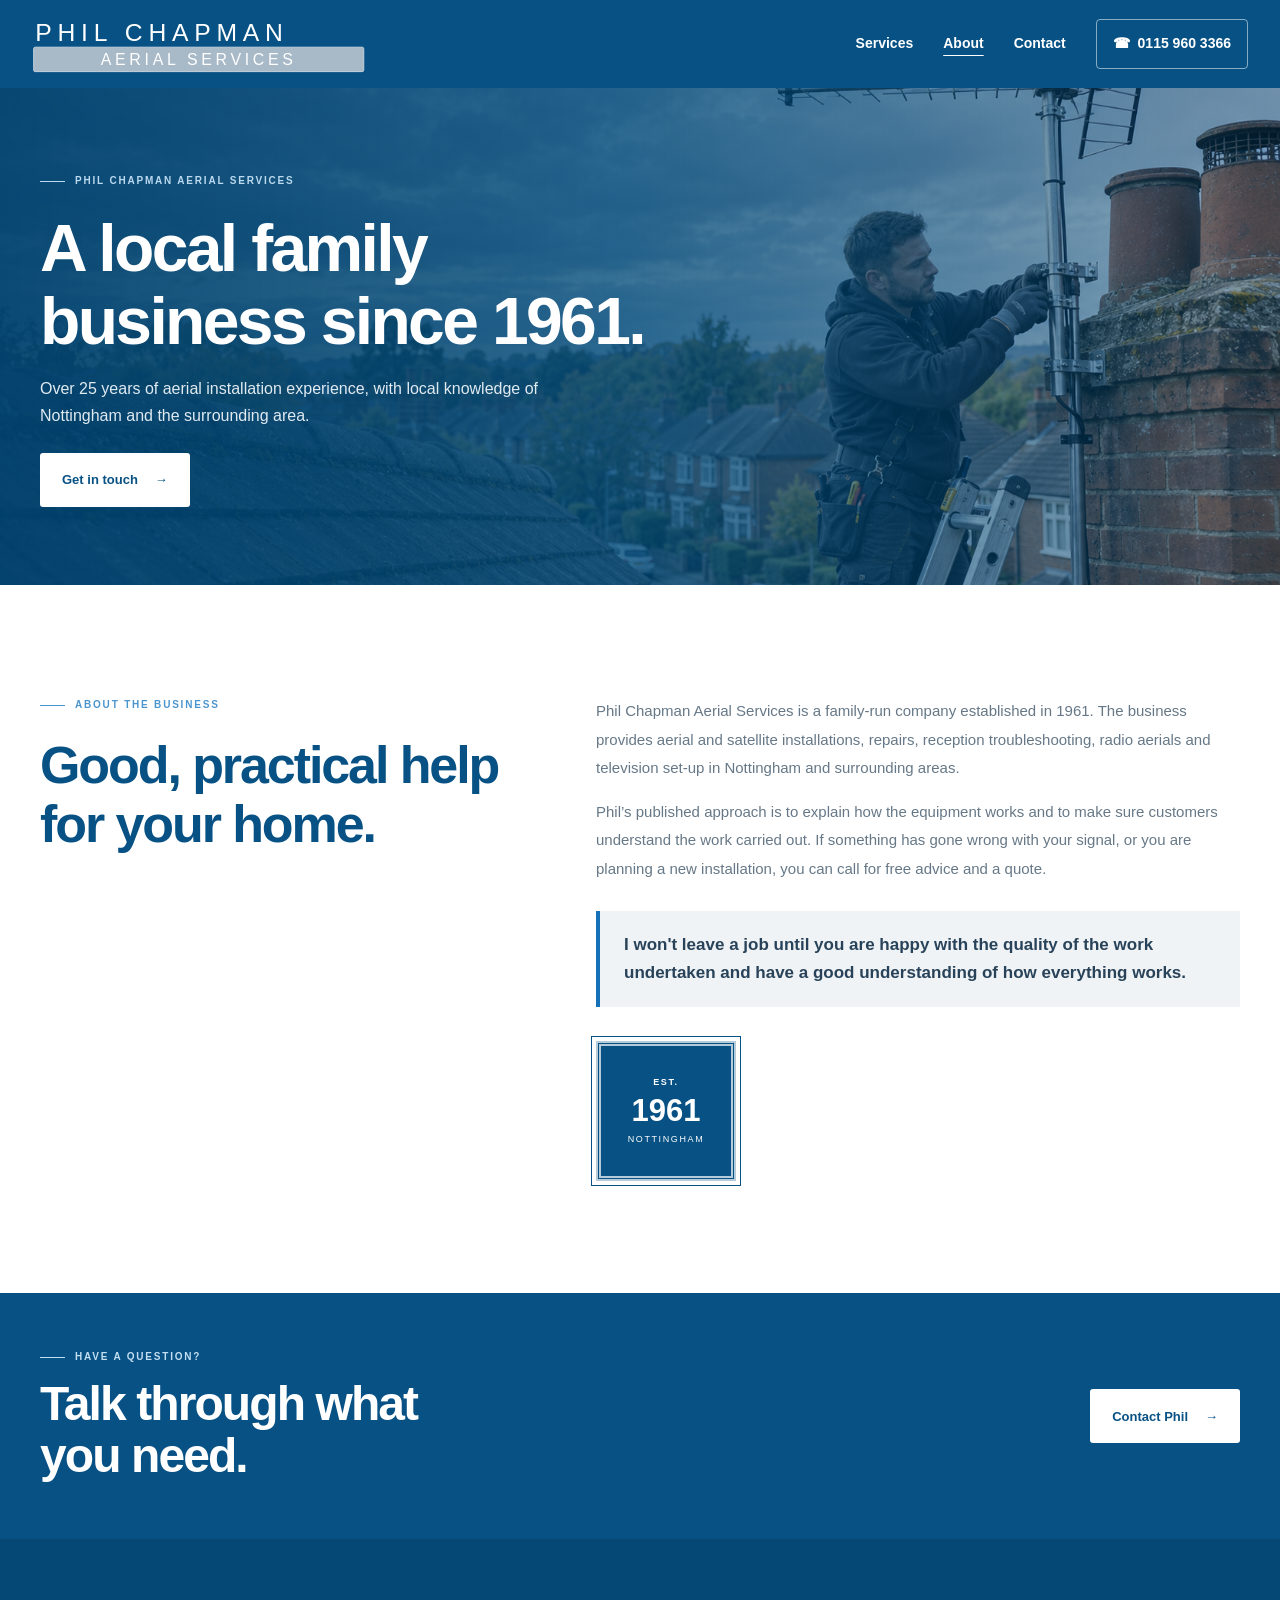
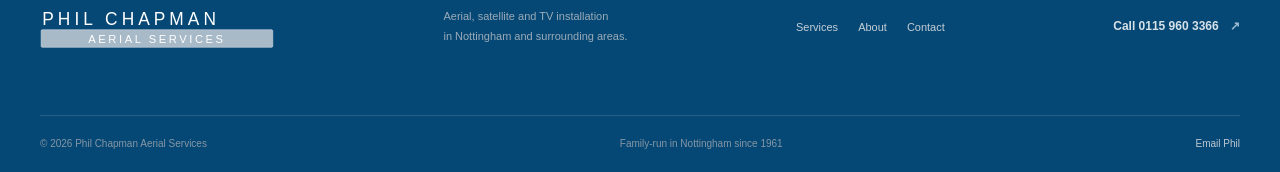
==== about.html @ 42c2e124 "Add files via upload" ====
<!doctype html><html lang="en-GB"><head><meta charset="utf-8"><meta name="viewport" content="width=device-width, initial-scale=1"><meta name="description" content="Learn about Phil Chapman Aerial Services, a family-run aerial installation business established in Nottingham in 1961."><title>About Phil Chapman Aerial Services | Nottingham</title><link rel="stylesheet" href="style.css"><script src="script.js" defer></script></head><body><a class="skip-link" href="#main">Skip to content</a>
<header class="site-header"><div class="nav-wrap"><a class="brand" href="index.html" aria-label="Phil Chapman Aerial Services home"><img class="brand-logo-img" src="phil-chapman-aerial-services-logo.svg" alt="Phil Chapman Aerial Services"></a><button class="menu-toggle" type="button" aria-expanded="false" aria-controls="primary-nav" aria-label="Open navigation"><span></span><span></span></button><nav id="primary-nav" class="primary-nav" aria-label="Main navigation"><a href="services.html">Services</a><a href="about.html" aria-current="page">About</a><a href="contact.html">Contact</a><a class="nav-phone" href="tel:+441159603366">☎ &nbsp;0115 960 3366</a></nav></div></header>
<main id="main"><section class="inner-hero"><div class="page-width"><p class="eyebrow light"><span></span> PHIL CHAPMAN AERIAL SERVICES</p><h1>A local family<br>business since 1961.</h1><p>Over 25 years of aerial installation experience, with local knowledge of Nottingham and the surrounding area.</p><a class="button button-primary" href="contact.html">Get in touch <b>→</b></a></div></section><section class="section-pad"><div class="page-width about-page-grid"><div><p class="eyebrow"><span></span> ABOUT THE BUSINESS</p><h2>Good, practical help<br>for your home.</h2></div><div class="about-page-copy"><p>Phil Chapman Aerial Services is a family-run company established in 1961. The business provides aerial and satellite installations, repairs, reception troubleshooting, radio aerials and television set-up in Nottingham and surrounding areas.</p><p>Phil’s published approach is to explain how the equipment works and to make sure customers understand the work carried out. If something has gone wrong with your signal, or you are planning a new installation, you can call for free advice and a quote.</p><blockquote class="company-quote">I won't leave a job until you are happy with the quality of the work undertaken and have a good understanding of how everything works.</blockquote><div class="heritage-stamp"><strong>EST.</strong><b>1961</b><span>NOTTINGHAM</span></div></div></div></section><section class="callout-band"><div class="page-width callout-inner"><div><p class="eyebrow light"><span></span> HAVE A QUESTION?</p><h2>Talk through what<br>you need.</h2></div><a class="button button-primary" href="contact.html">Contact Phil <span>→</span></a></div></section></main>
<footer class="site-footer"><div class="page-width footer-main"><a class="brand footer-brand" href="index.html"><img class="brand-logo-img" src="phil-chapman-aerial-services-logo.svg" alt="Phil Chapman Aerial Services"></a><p>Aerial, satellite and TV installation<br>in Nottingham and surrounding areas.</p><div class="footer-links"><a href="services.html">Services</a><a href="about.html">About</a><a href="contact.html">Contact</a></div><a class="footer-call" href="tel:+441159603366">Call 0115 960 3366 <span>↗</span></a></div><div class="page-width footer-bottom"><span>© <span id="year"></span> Phil Chapman Aerial Services</span><span>Family-run in Nottingham since 1961</span><a href="mailto:philchapman321@gmail.com">Email Phil</a></div></footer></body></html>
---- style.css ----
:root{--navy:#101f34;--blue:#4778a5;--ink:#27384b;--muted:#6b7b8b;--line:#dfe5e9;--paper:#f7f8fa;--serif:'Manrope',sans-serif;--sans:'DM Sans',sans-serif;--max:1200px}*{box-sizing:border-box}html{scroll-behavior:smooth;scroll-padding-top:90px}body{margin:0;background:#fff;color:var(--ink);font:16px/1.65 var(--sans);-webkit-font-smoothing:antialiased}a{color:inherit;text-decoration:none}button,input,textarea,select{font:inherit}.page-width{width:min(var(--max),calc(100% - 64px));margin-inline:auto}.skip-link{position:absolute;top:-60px;left:16px;background:#fff;padding:10px 16px;z-index:50}.skip-link:focus{top:12px}.site-header{height:88px;background:rgba(255,255,255,.96);position:sticky;top:0;z-index:20;border-bottom:1px solid rgba(20,42,65,.07);backdrop-filter:blur(12px)}.nav-wrap{width:min(1320px,calc(100% - 64px));height:100%;margin:auto;display:flex;justify-content:space-between;align-items:center}.brand{display:inline-flex;align-items:center;gap:12px;color:var(--navy)}.brand-mark{width:44px;height:44px;background:var(--navy);border-radius:50%;display:grid;place-items:center;color:#fff;font-size:27px}.brand strong,.brand small{display:block;line-height:1.3}.brand strong{font:800 13px var(--serif);letter-spacing:.09em}.brand small{font-size:9px;font-weight:700;letter-spacing:.13em;color:#728194;margin-top:4px}.primary-nav{display:flex;align-items:center;gap:40px;font-size:14px;font-weight:600;color:#3e4e60}.primary-nav>a:not(.nav-phone):hover{color:var(--blue)}.nav-phone{display:flex;align-items:center;gap:9px;color:var(--navy);font-weight:700;padding:12px 16px;border:1px solid var(--line);border-radius:4px;transition:.2s}.nav-phone:hover{background:var(--navy);color:#fff}.menu-toggle{display:none}
.hero{height:650px;min-height:580px;position:relative;background:#162a40;overflow:hidden;color:white}.hero-bg{position:absolute;inset:0;background-image:url('https://images.unsplash.com/photo-1600585154340-be6161a56a0c?auto=format&fit=crop&w=2200&q=85');background-position:center 48%;background-size:cover;animation:heroReveal 1s ease-out both}.hero-shade{position:absolute;inset:0;background:linear-gradient(90deg,rgba(10,25,42,.91),rgba(10,25,42,.75) 39%,rgba(10,25,42,.16) 78%),linear-gradient(0deg,rgba(10,25,42,.45),transparent 35%)}.hero-content{position:relative;padding-top:118px;animation:fadeUp .7s .1s both}.eyebrow{font-size:10px;font-weight:700;letter-spacing:.18em;color:var(--blue);display:flex;align-items:center;gap:10px;margin:0 0 22px}.eyebrow span{width:25px;height:1px;background:currentColor}.eyebrow.light{color:#9fbad0}.hero h1,.section-heading h2,.about-copy h2,.process-heading h2,.contact-copy h2{font:700 clamp(44px,6vw,76px)/1.09 var(--serif);letter-spacing:-.055em;margin:0;color:var(--navy)}.hero h1{color:#fff;font-size:clamp(54px,7vw,86px)}.hero h1 em{font-weight:500;color:#c5d9e9;font-style:normal}.hero-copy{max-width:490px;margin:24px 0 31px;color:#e2e7ed;font-size:17px;line-height:1.7}.hero-actions{display:flex;gap:12px}.button{min-height:54px;padding:0 21px;display:inline-flex;align-items:center;justify-content:center;gap:17px;border:1px solid transparent;border-radius:3px;font-size:13px;font-weight:700;transition:transform .2s,background .2s,color .2s}.button:hover{transform:translateY(-2px)}.button-primary{background:#fff;color:var(--navy)}.button-primary:hover{background:#dceaf4}.button-glass{border-color:rgba(255,255,255,.55);color:#fff;background:rgba(255,255,255,.05)}.button-glass:hover{background:#fff;color:var(--navy)}.hero-note{display:flex;align-items:center;gap:12px;margin-top:48px;color:#fff}.note-icon{width:31px;height:31px;border:1px solid rgba(255,255,255,.4);border-radius:50%;display:grid;place-items:center;color:#c8dbea}.hero-note strong,.hero-note small{display:block}.hero-note strong{font-size:12px}.hero-note small{font-size:11px;color:#c4ccd4;margin-top:2px}.hero-caption{position:absolute;bottom:24px;left:max(32px,calc((100% - var(--max))/2));right:max(32px,calc((100% - var(--max))/2));display:flex;justify-content:space-between;color:rgba(255,255,255,.72);font-size:9px;letter-spacing:.18em}
.trust-strip{background:#f3f6f8;border-bottom:1px solid #e7ebee}.trust-inner{min-height:123px;display:flex;align-items:center;justify-content:space-between}.trust-item{display:flex;align-items:center;gap:14px;color:#667789;font-size:12px;line-height:1.45}.trust-number{font:700 34px var(--serif);color:var(--navy);letter-spacing:-.05em}.trust-number span{font-size:21px;color:var(--blue)}.trust-icon{font:30px var(--serif);color:var(--blue)}.trust-inner i{height:39px;width:1px;background:#d7dfe4}.section-pad{padding:112px 0}.section-heading{display:flex;justify-content:space-between;align-items:end;margin-bottom:49px}.section-heading h2,.about-copy h2,.process-heading h2,.contact-copy h2{font-size:clamp(38px,4.4vw,55px)}.heading-aside{width:340px;padding-bottom:5px}.heading-aside p{margin:0 0 16px;font-size:14px;color:var(--muted)}.text-link{font-size:12px;font-weight:700;color:var(--navy);border-bottom:1px solid #a9bac8;padding-bottom:6px}.text-link span{color:var(--blue);margin-left:10px;font-size:16px;transition:margin .2s}.text-link:hover span{margin-left:16px}.service-grid{display:grid;grid-template-columns:repeat(3,1fr);gap:21px}.service-card{border:1px solid #e7ebee;background:#fff;transition:transform .25s,box-shadow .25s}.service-card:hover{transform:translateY(-5px);box-shadow:0 15px 35px rgba(17,43,67,.1)}.service-image{height:193px;background-size:cover;background-position:center;position:relative}.service-image:after{content:"";position:absolute;inset:0;background:linear-gradient(0deg,rgba(14,32,52,.16),transparent 50%)}.image-aerial{background-image:url('https://images.unsplash.com/photo-1600607687939-ce8a6c25118c?auto=format&fit=crop&w=900&q=80')}.image-satellite{background-image:url('https://images.unsplash.com/photo-1600607687920-4e2a09cf159d?auto=format&fit=crop&w=900&q=80')}.image-repair{background-image:url('https://images.unsplash.com/photo-1600566753086-00f18fb6b3ea?auto=format&fit=crop&w=900&q=80')}.image-radio{background-image:url('https://images.unsplash.com/photo-1519608487953-e999c86e7455?auto=format&fit=crop&w=900&q=80')}.image-dab{background-image:url('https://images.unsplash.com/photo-1600607687920-4e2a09cf159d?auto=format&fit=crop&w=900&q=80&sat=-35')}.image-tv{background-image:url('https://images.unsplash.com/photo-1593359677879-a4bb92f829d1?auto=format&fit=crop&w=900&q=80')}.service-card-content{padding:23px}.service-index{font-size:9px;font-weight:700;letter-spacing:.17em;color:#8a9bab}.service-card h3{font:700 19px var(--serif);color:var(--navy);margin:12px 0 8px}.service-card p{font-size:13px;line-height:1.65;color:var(--muted);margin:0;min-height:64px}.service-card-content>a{display:flex;justify-content:space-between;align-items:center;border-top:1px solid #e7ebee;padding-top:13px;margin-top:15px;font-size:11px;font-weight:700;color:var(--navy)}.service-card-content>a span{font-size:17px;color:var(--blue)}
.about{background:#f5f7f8}.about-grid{display:grid;grid-template-columns:1fr 1fr;gap:100px;align-items:center}.about-photo{position:relative;padding:0 32px 35px 0}.about-photo-main{height:540px;background-image:url('https://images.unsplash.com/photo-1600607687920-4e2a09cf159d?auto=format&fit=crop&w=1200&q=85');background-position:center;background-size:cover;position:relative;z-index:1}.about-photo:before{position:absolute;content:"";left:20px;top:20px;width:100%;height:100%;border:1px solid #c9d4dc;z-index:0}.since-badge{position:absolute;right:0;bottom:80px;z-index:2;width:130px;height:130px;background:var(--navy);color:#fff;display:flex;flex-direction:column;justify-content:center;align-items:center}.since-badge strong{font:700 31px var(--serif)}.since-badge span{font-size:10px;line-height:1.4;text-align:center;color:#c8d5df}.photo-caption{position:absolute;bottom:0;left:0;font-size:9px;letter-spacing:.14em;color:#8392a0}.about-copy .eyebrow{margin-bottom:20px}.about-copy h2{margin-bottom:22px}.about-copy>p:not(.eyebrow){font-size:14px;color:var(--muted);line-height:1.85;margin:0 0 15px}.about-points{margin:29px 0 28px;border-top:1px solid #dce3e7}.about-points>div{display:flex;align-items:center;gap:18px;padding:14px 0;border-bottom:1px solid #dce3e7}.about-points>div>span{font:600 12px var(--serif);color:#8da1b1}.about-points p{margin:0}.about-points strong,.about-points small{display:block}.about-points strong{font:700 13px var(--serif);color:var(--navy)}.about-points small{font-size:11px;color:var(--muted);margin-top:2px}
.process{background:var(--navy);color:#fff}.process-heading{max-width:460px}.process-heading .eyebrow{margin-bottom:19px}.process-heading h2{color:white}.process-heading>p:last-child{font-size:14px;color:#b5c2cd;max-width:380px;margin:19px 0 0}.steps{display:grid;grid-template-columns:repeat(3,1fr);gap:45px;margin-top:68px}.step-no{font:500 14px var(--serif);color:#a8c3d8}.step-line{height:1px;background:rgba(255,255,255,.2);margin:15px 0 21px;position:relative}.step-line:before{content:"";position:absolute;left:0;top:-2px;width:5px;height:5px;border-radius:50%;background:#9dbcd4}.steps h3{font:700 17px var(--serif);margin:0 0 8px;color:#fff}.steps p{font-size:12px;color:#adbac6;line-height:1.75;margin:0;max-width:270px}.button-outline{margin-top:45px;border-color:rgba(255,255,255,.45);color:#fff}.button-outline:hover{background:#fff;color:var(--navy)}
.contact{background:#f5f7f8}.contact-grid{display:grid;grid-template-columns:.94fr 1fr;gap:105px;align-items:center}.contact-copy h2{margin-bottom:22px}.contact-copy>p:not(.eyebrow){max-width:460px;font-size:14px;color:var(--muted);line-height:1.8}.contact-lines{margin-top:31px;display:flex;flex-direction:column;gap:17px}.contact-lines>a{display:flex;align-items:center;gap:14px}.contact-icon{width:40px;height:40px;display:grid;place-items:center;border:1px solid #cbd6de;border-radius:50%;color:var(--blue);font-size:16px}.contact-lines small,.contact-lines strong{display:block}.contact-lines small{font-size:9px;font-weight:700;letter-spacing:.15em;color:#8b9aa8}.contact-lines strong{font:700 15px var(--serif);color:var(--navy);margin-top:2px}.contact-lines>a:hover strong{color:var(--blue)}.contact-copy .response-note{margin-top:24px;font-size:11px!important;color:#82909c!important}.enquiry-card{background:#fff;padding:36px 39px;box-shadow:0 12px 44px rgba(26,49,71,.07);border:1px solid #e7ebee}.form-header{display:flex;justify-content:space-between;align-items:center}.form-kicker{font-size:9px;letter-spacing:.16em;font-weight:700;color:var(--blue)}.form-symbol{width:32px;height:32px;display:grid;place-items:center;border:1px solid #d8e0e5;border-radius:50%;color:var(--blue)}.enquiry-card h3{font:700 22px var(--serif);color:var(--navy);margin:17px 0 3px}.enquiry-card>p{font-size:12px;color:var(--muted);margin:0 0 22px}.enquiry-card form{display:grid}.enquiry-card label{font-size:10px;font-weight:700;color:#526274;margin:12px 0 6px}.enquiry-card input,.enquiry-card textarea,.enquiry-card select{width:100%;border:1px solid #dce3e8;border-radius:2px;padding:11px 12px;background:#fff;color:var(--ink);font-size:12px;outline:0;transition:border .2s,box-shadow .2s}.enquiry-card input:focus,.enquiry-card textarea:focus,.enquiry-card select:focus{border-color:#5c86a8;box-shadow:0 0 0 3px rgba(71,120,165,.12)}.enquiry-card textarea{resize:vertical}.form-submit{justify-content:space-between;margin-top:17px;background:var(--navy);color:#fff;cursor:pointer}.form-submit:hover{background:#264966}.form-disclaimer{font-size:10px;color:#8896a3;margin:10px 0 0}.form-status{font-size:11px;color:#356b45;margin:8px 0 0;min-height:16px}.site-footer{background:#0d1b2c;color:#d6e0e7}.footer-main{min-height:176px;display:flex;align-items:center;justify-content:space-between;gap:30px}.footer-brand{color:#fff}.footer-brand .brand-mark{background:#213d57}.footer-brand small{color:#9baebe}.footer-main>p{font-size:11px;color:#9babb8;line-height:1.8}.footer-links{display:flex;gap:20px;font-size:11px;color:#c4cfd7}.footer-links a:hover,.footer-bottom a:hover{color:white}.footer-call{font-size:12px;font-weight:700}.footer-call span{color:#9dbcd4;margin-left:8px}.footer-bottom{min-height:57px;border-top:1px solid rgba(255,255,255,.13);display:flex;align-items:center;justify-content:space-between;color:#8596a5;font-size:10px}.footer-bottom a{color:#bdc9d2}.mobile-call{display:none}.menu-toggle:focus-visible,a:focus-visible,button:focus-visible{outline:3px solid #7da6c5;outline-offset:3px}@keyframes fadeUp{from{opacity:0;transform:translateY(16px)}to{opacity:1;transform:translateY(0)}}@keyframes heroReveal{from{transform:scale(1.05);opacity:.75}to{transform:scale(1);opacity:1}}
@media(max-width:950px){.page-width{width:min(100% - 48px,var(--max))}.nav-wrap{width:calc(100% - 48px)}.primary-nav{gap:24px}.hero{height:610px}.hero-content{padding-top:105px}.about-grid{gap:55px}.about-photo-main{height:480px}.contact-grid{gap:55px}.trust-item{font-size:10px;gap:9px}.service-image{height:165px}.service-card-content{padding:19px}.footer-main{gap:15px}.footer-links{gap:13px}}
@media(max-width:700px){html{scroll-padding-top:72px}.site-header{height:72px}.nav-wrap{width:calc(100% - 38px)}.brand-mark{width:39px;height:39px}.brand strong{font-size:12px}.brand small{font-size:8px}.menu-toggle{display:flex;width:42px;height:42px;flex-direction:column;justify-content:center;align-items:center;gap:6px;background:transparent;border:1px solid var(--line);border-radius:3px;cursor:pointer}.menu-toggle span{width:17px;height:1px;background:var(--navy);transition:transform .2s}.menu-toggle[aria-expanded=true] span:first-child{transform:translateY(3.5px) rotate(45deg)}.menu-toggle[aria-expanded=true] span:last-child{transform:translateY(-3.5px) rotate(-45deg)}.primary-nav{position:absolute;top:72px;left:0;right:0;background:#fff;padding:0 23px;display:flex;flex-direction:column;align-items:stretch;gap:0;max-height:0;overflow:hidden;transition:max-height .25s,padding .25s;box-shadow:0 12px 15px rgba(16,31,52,.08)}.primary-nav.is-open{max-height:310px;padding-top:12px;padding-bottom:18px;border-top:1px solid #edf0f2}.primary-nav>a:not(.nav-phone){padding:12px 0;border-bottom:1px solid #eef1f3}.nav-phone{margin-top:13px;justify-content:center}.hero{min-height:650px;height:calc(100svh - 72px);max-height:780px}.hero-bg{background-position:57% center}.hero-shade{background:linear-gradient(90deg,rgba(10,25,42,.86),rgba(10,25,42,.43)),linear-gradient(0deg,rgba(10,25,42,.52),transparent 50%)}.page-width{width:calc(100% - 42px)}.hero-content{padding-top:94px}.eyebrow{font-size:9px;letter-spacing:.15em}.hero h1{font-size:clamp(53px,14vw,72px)}.hero-copy{font-size:15px;max-width:390px;margin-top:20px}.hero-actions{flex-direction:column;align-items:flex-start;gap:10px}.button{min-height:51px}.hero-note{margin-top:35px}.hero-caption{left:21px;right:21px;bottom:18px;font-size:8px}.trust-inner{min-height:0;padding-block:23px;display:grid;grid-template-columns:1fr 1fr;gap:20px 14px}.trust-inner i{display:none}.trust-item{font-size:10px}.trust-number{font-size:28px}.trust-icon{font-size:26px}.section-pad{padding:76px 0}.section-heading{display:block;margin-bottom:34px}.section-heading h2,.about-copy h2,.process-heading h2,.contact-copy h2{font-size:clamp(38px,10vw,49px)}.heading-aside{width:auto;margin-top:17px}.heading-aside p{font-size:13px}.service-grid{grid-template-columns:1fr 1fr;gap:12px}.service-image{height:140px}.service-card-content{padding:15px}.service-index{font-size:8px}.service-card h3{font-size:16px;margin:9px 0 6px}.service-card p{font-size:11px;line-height:1.55;min-height:84px}.service-card-content>a{margin-top:12px;padding-top:10px;font-size:10px}.about-grid{grid-template-columns:1fr;gap:50px}.about-photo{margin:0 10px 0 0;padding-right:22px;padding-bottom:30px}.about-photo-main{height:350px}.about-photo:before{left:12px;top:12px}.since-badge{width:102px;height:102px;bottom:62px}.since-badge strong{font-size:25px}.photo-caption{font-size:8px}.about-copy .eyebrow{margin-bottom:15px}.about-points{margin-top:23px}.steps{grid-template-columns:1fr;gap:28px;margin-top:42px}.steps article{display:grid;grid-template-columns:28px 1fr;column-gap:14px}.step-no{grid-row:span 3;padding-top:1px}.step-line{grid-column:2;margin:8px 0 14px}.steps h3,.steps p{grid-column:2}.steps p{max-width:none}.button-outline{margin-top:36px}.contact-grid{grid-template-columns:1fr;gap:38px}.contact-copy>p:not(.eyebrow){font-size:13px}.contact-lines{margin-top:24px}.enquiry-card{padding:25px 22px}.footer-main{padding:32px 0;display:grid;grid-template-columns:1fr 1fr;gap:20px}.footer-main>p{margin:0;font-size:10px}.footer-links{display:flex;flex-wrap:wrap;font-size:10px}.footer-call{justify-self:end;font-size:10px}.footer-bottom{padding:15px 0;min-height:auto;display:grid;grid-template-columns:1fr 1fr;gap:7px;font-size:9px}.footer-bottom span:nth-child(2){text-align:right}.footer-bottom a{grid-column:span 2}.mobile-call{position:fixed;z-index:19;bottom:0;left:0;right:0;background:#fff;border-top:1px solid #dce3e8;box-shadow:0 -5px 18px rgba(16,31,52,.08);display:flex;align-items:center;justify-content:space-between;padding:10px 21px calc(10px + env(safe-area-inset-bottom));color:var(--navy)}.mobile-call span{font-size:11px;color:var(--muted)}.mobile-call strong{font-size:13px}.site-footer{padding-bottom:55px}}
@media(max-width:380px){.service-grid{grid-template-columns:1fr}.service-image{height:175px}.service-card p{min-height:0}.hero-actions .button{padding-inline:16px}.trust-item{font-size:9px}}@media(prefers-reduced-motion:reduce){*,*::before,*::after{scroll-behavior:auto!important;animation-duration:.01ms!important;animation-iteration-count:1!important;transition-duration:.01ms!important}}
/* Trade-first visual direction: familiar, practical and rooted in the business's heritage. */
:root{--navy:#18314a;--blue:#356b91;--ink:#34434d;--muted:#68747b;--paper:#f4f3ef;--warm:#c89045}
body{background:#fbfaf7;color:var(--ink)}.site-header{background:#fbfaf7}.brand-mark{background:#18314a;border-radius:4px}.brand-mark::after{content:""}.hero{background:#243a4b}.hero-bg{background-image:url('https://images.unsplash.com/photo-1504307651254-35680f356dfd?auto=format&fit=crop&w=2200&q=85');background-position:center 46%;filter:saturate(.72)}.hero-shade{background:linear-gradient(90deg,rgba(19,39,57,.93),rgba(19,39,57,.77) 42%,rgba(19,39,57,.21) 82%),linear-gradient(0deg,rgba(19,39,57,.48),transparent 36%)}.hero h1 em{color:#e5c999}.eyebrow,.eyebrow.light{color:#af8142}.eyebrow span{background:currentColor}.hero .eyebrow.light{color:#e5c999}.button-primary{background:#c89045;color:#14283b}.button-primary:hover{background:#dbac68}.button-glass{border-color:rgba(255,255,255,.64)}.note-icon{color:#e5c999;border-color:rgba(229,201,153,.6)}.trust-strip{background:#f0eee8;border-color:#e2ded3}.trust-number span,.trust-icon,.service-card-content>a span,.text-link span{color:#a97736}.services{background:#fbfaf7}.service-card{background:#fffefa;border-color:#e5e1d7;border-radius:3px}.service-card:hover{box-shadow:0 10px 23px rgba(39,50,56,.1)}.service-image{height:210px;background-position:center 57%}.image-aerial{background-image:url('https://images.unsplash.com/photo-1600585154340-be6161a56a0c?auto=format&fit=crop&w=900&q=85')}.image-satellite{background-image:url('https://images.unsplash.com/photo-1600607687939-ce8a6c25118c?auto=format&fit=crop&w=900&q=85')}.image-repair{background-image:url('https://images.unsplash.com/photo-1504307651254-35680f356dfd?auto=format&fit=crop&w=900&q=85')}.image-radio{background-image:url('https://images.unsplash.com/photo-1581092921461-eab62e97a780?auto=format&fit=crop&w=900&q=85')}.image-dab{background-image:url('https://images.unsplash.com/photo-1600607687920-4e2a09cf159d?auto=format&fit=crop&w=900&q=85')}.image-tv{background-image:url('https://images.unsplash.com/photo-1593359677879-a4bb92f829d1?auto=format&fit=crop&w=900&q=85')}.service-card h3{font-size:18px}.service-card-content>a{border-color:#e4e0d8}.about{background:#f0eee8}.about-photo:before{border-color:#c8b99f}.since-badge{background:#29465d;border-radius:2px}.photo-caption{color:#786846}.about-points,.about-points>div{border-color:#ddd8cd}.about-points>div>span{color:#a97736}.process{background:#263c4b}.process .eyebrow.light{color:#e5c999}.step-line:before{background:#c89045}.button-outline:hover{color:#20394d}.contact{background:#f4f2ed}.enquiry-card{background:#fffefa;border-color:#e4e0d7;box-shadow:0 9px 30px rgba(36,50,60,.08)}.form-kicker,.form-symbol,.contact-icon{color:#a97736}.form-submit{background:#263c4b;color:white}.form-submit:hover{background:#375b73}.site-footer{background:#1b2e3b}.footer-brand .brand-mark{background:#29465d}.mobile-call{background:#fffefa}
.hero-bg{background-image:url('aerial-installation-hero.png');background-position:center 54%;filter:saturate(.78)}
.hero-shade{background:linear-gradient(90deg,rgba(20,39,54,.87),rgba(20,39,54,.62) 44%,rgba(20,39,54,.08) 82%),linear-gradient(0deg,rgba(20,39,54,.5),transparent 37%)}
.image-aerial,.image-repair{background-image:url('aerial-installation-hero.png');background-position:center 48%}

/* Reconnect the redesign to the original Phil Chapman brand. The source site uses
   a saturated blue field, brighter blue navigation and a silver-blue logo bar. */
:root{--navy:#075184;--blue:#1672b8;--ink:#263746;--muted:#667887;--paper:#f2f3f4;--warm:#b8c6d0}
body{background:#fff;color:var(--ink)}.site-header{background:#075184;border:0;color:#fff}.site-header .brand{color:#fff}.brand-logo{display:flex;flex-direction:column;line-height:1;min-width:290px}.brand-logo strong{font:500 28px/1.12 Arial,sans-serif;letter-spacing:.17em;color:#fff;text-shadow:0 1px 2px rgba(0,0,0,.3)}.brand-logo small{display:block;background:linear-gradient(#d4dce2,#8599aa);box-shadow:0 2px 4px rgba(0,0,0,.35);border-radius:2px;color:#fff;text-align:center;font:500 17px/1.3 Arial,sans-serif;letter-spacing:.14em;padding:2px 5px;margin-top:3px}.primary-nav{color:#fff;gap:30px}.primary-nav>a:not(.nav-phone):hover{color:#d7eaff}.nav-phone{border-color:rgba(255,255,255,.52);color:#fff}.nav-phone:hover{background:#fff;color:#075184}.hero{background:#064875}.hero-bg{background-image:url('aerial-installation-hero.png');background-position:center 54%;filter:none}.hero-shade{background:linear-gradient(90deg,rgba(0,61,103,.9),rgba(0,74,124,.7) 42%,rgba(0,69,114,.14) 82%),linear-gradient(0deg,rgba(0,60,100,.45),transparent 40%)}.hero h1 em{color:#cfe5f5}.eyebrow,.eyebrow.light{color:#4b95ce}.hero .eyebrow.light{color:#b9d8ef}.button-primary{background:#fff;color:#075184}.button-primary:hover{background:#dceefa}.button-glass{border-color:rgba(255,255,255,.65)}.note-icon{color:#d6eafa;border-color:rgba(214,234,250,.7)}.trust-strip{background:#ededed;border-color:#d5d9dc}.trust-number span,.trust-icon,.service-card-content>a span,.text-link span{color:#1672b8}.services{background:#fff}.service-card{background:#fff;border-color:#dce1e5;border-radius:0}.service-card:hover{box-shadow:0 10px 24px rgba(0,66,112,.13)}.service-card h3{color:#075184}.about{background:#f0f1f2}.about-photo:before{border-color:#8aacc5}.since-badge{background:#075184;border-radius:0}.photo-caption{color:#587286}.about-points,.about-points>div{border-color:#d1d7dc}.about-points>div>span{color:#1672b8}.process{background:#075184}.process .eyebrow.light{color:#bfdef2}.step-line:before{background:#fff}.button-outline:hover{color:#075184}.contact{background:#eef1f3}.enquiry-card{background:#fff;border-color:#d8e0e5;box-shadow:0 9px 30px rgba(0,67,112,.1)}.form-kicker,.form-symbol,.contact-icon{color:#1672b8}.form-submit{background:#1672b8;color:#fff}.form-submit:hover{background:#075184}.site-footer{background:#064875}.footer-brand .brand-mark{background:#1672b8}.mobile-call{background:#fff}.menu-toggle{border-radius:2px}@media(max-width:700px){.brand-logo{min-width:0}.brand-logo strong{font-size:20px}.brand-logo small{font-size:12px}.primary-nav{background:#075184;color:white}.primary-nav>a:not(.nav-phone){border-color:rgba(255,255,255,.18)}.menu-toggle span{background:#fff}.menu-toggle{border-color:rgba(255,255,255,.5)}}
.inner-hero{position:relative;padding:85px 0 78px;color:#fff;background:linear-gradient(90deg,rgba(0,67,112,.94),rgba(0,76,125,.78) 48%,rgba(0,65,105,.4)),url('aerial-installation-hero.png') center 49%/cover}.inner-hero .page-width{position:relative}.inner-hero h1{font:700 clamp(42px,6vw,66px)/1.12 var(--serif);letter-spacing:-.04em;margin:0;color:#fff}.inner-hero p:not(.eyebrow){max-width:580px;color:#e0eaf1;font-size:16px;margin:17px 0 24px}.inner-hero .eyebrow{color:#bbd9ef}.primary-nav a[aria-current=page]{text-decoration:underline;text-underline-offset:7px}.service-list{background:#f3f4f5}.service-intro{max-width:350px;color:var(--muted);font-size:14px;margin:0 0 8px}.detail-grid{display:grid;grid-template-columns:repeat(2,1fr);gap:16px}.detail-card{background:white;border:1px solid #dce1e5;padding:25px 27px;min-height:220px;display:flex;flex-direction:column}.detail-card>span{color:#1672b8;font:700 12px var(--serif)}.detail-card h3{font:700 20px/1.35 var(--serif);color:#075184;margin:13px 0 8px}.detail-card p{font-size:13px;color:var(--muted);line-height:1.75;margin:0 0 18px}.detail-card a{margin-top:auto;color:#075184;font-size:12px;font-weight:700;border-top:1px solid #e1e5e8;padding-top:12px;display:flex;justify-content:space-between}.detail-card a b{color:#1672b8;font-size:17px}.callout-band{background:#075184;padding:56px 0;color:#fff}.callout-inner{display:flex;align-items:center;justify-content:space-between}.callout-inner .eyebrow{color:#c3dff2;margin-bottom:12px}.callout-inner h2{font:700 clamp(34px,4vw,48px)/1.1 var(--serif);margin:0;color:#fff;letter-spacing:-.04em}.about-page-grid,.contact-page-grid{display:grid;grid-template-columns:.85fr 1.15fr;gap:80px;align-items:start}.about-page-grid h2,.contact-page-grid h2{font:700 clamp(36px,4.5vw,52px)/1.15 var(--serif);color:#075184;letter-spacing:-.04em;margin:0}.about-page-copy{font-size:15px;color:var(--muted);line-height:1.9;max-width:670px}.about-page-copy p:first-child{margin-top:0}.heritage-stamp{margin-top:28px;width:140px;height:140px;background:#075184;color:#fff;display:flex;flex-direction:column;justify-content:center;align-items:center;border:5px double rgba(255,255,255,.7);outline:1px solid #075184;outline-offset:4px}.heritage-stamp strong,.heritage-stamp span{font-size:9px;letter-spacing:.18em}.heritage-stamp b{font:700 31px var(--serif);line-height:1.3}.contact-page{background:#f2f3f4}.contact-page-grid{align-items:center}.contact-page-grid>div:first-child>p:not(.eyebrow){font-size:14px;color:var(--muted);max-width:450px;line-height:1.8}.contact-hours{margin-top:22px;font-size:11px;color:#758797}.contact-page .enquiry-card{max-width:600px;width:100%;justify-self:end}.footer-brand .brand-mark{display:none}.footer-brand .brand-logo{min-width:220px}.footer-brand .brand-logo strong{font-size:20px}.footer-brand .brand-logo small{font-size:12px}
@media(max-width:950px){.brand-logo{min-width:240px}.brand-logo strong{font-size:23px}.brand-logo small{font-size:14px}.about-page-grid,.contact-page-grid{gap:45px}}
@media(max-width:700px){.brand-logo{min-width:0}.brand-logo strong{font-size:20px}.brand-logo small{font-size:12px}.inner-hero{padding:66px 0 60px;background-position:60% center}.inner-hero h1{font-size:47px}.inner-hero p:not(.eyebrow){font-size:14px}.section-heading{gap:15px}.service-intro{margin-top:20px}.detail-grid{grid-template-columns:1fr;gap:12px}.detail-card{min-height:0;padding:21px}.detail-card p{margin-bottom:18px}.callout-inner{align-items:flex-start;gap:20px;flex-direction:column}.about-page-grid,.contact-page-grid{grid-template-columns:1fr;gap:28px}.about-page-grid h2,.contact-page-grid h2{font-size:40px}.contact-page .enquiry-card{justify-self:stretch}.footer-brand .brand-logo{min-width:0}.footer-brand .brand-logo strong{font-size:16px}.footer-brand .brand-logo small{font-size:10px}}
.brand-logo-img{display:block;width:335px;height:auto;max-width:100%}.footer-brand .brand-logo-img{width:235px}@media(max-width:950px){.brand-logo-img{width:280px}}@media(max-width:700px){.brand-logo-img{width:240px}.footer-brand .brand-logo-img{width:185px}}
.company-quote{margin:28px 0 34px;padding:20px 24px;border-left:4px solid #1672b8;background:#f0f3f5;color:#284359;font:600 17px/1.65 var(--serif)}
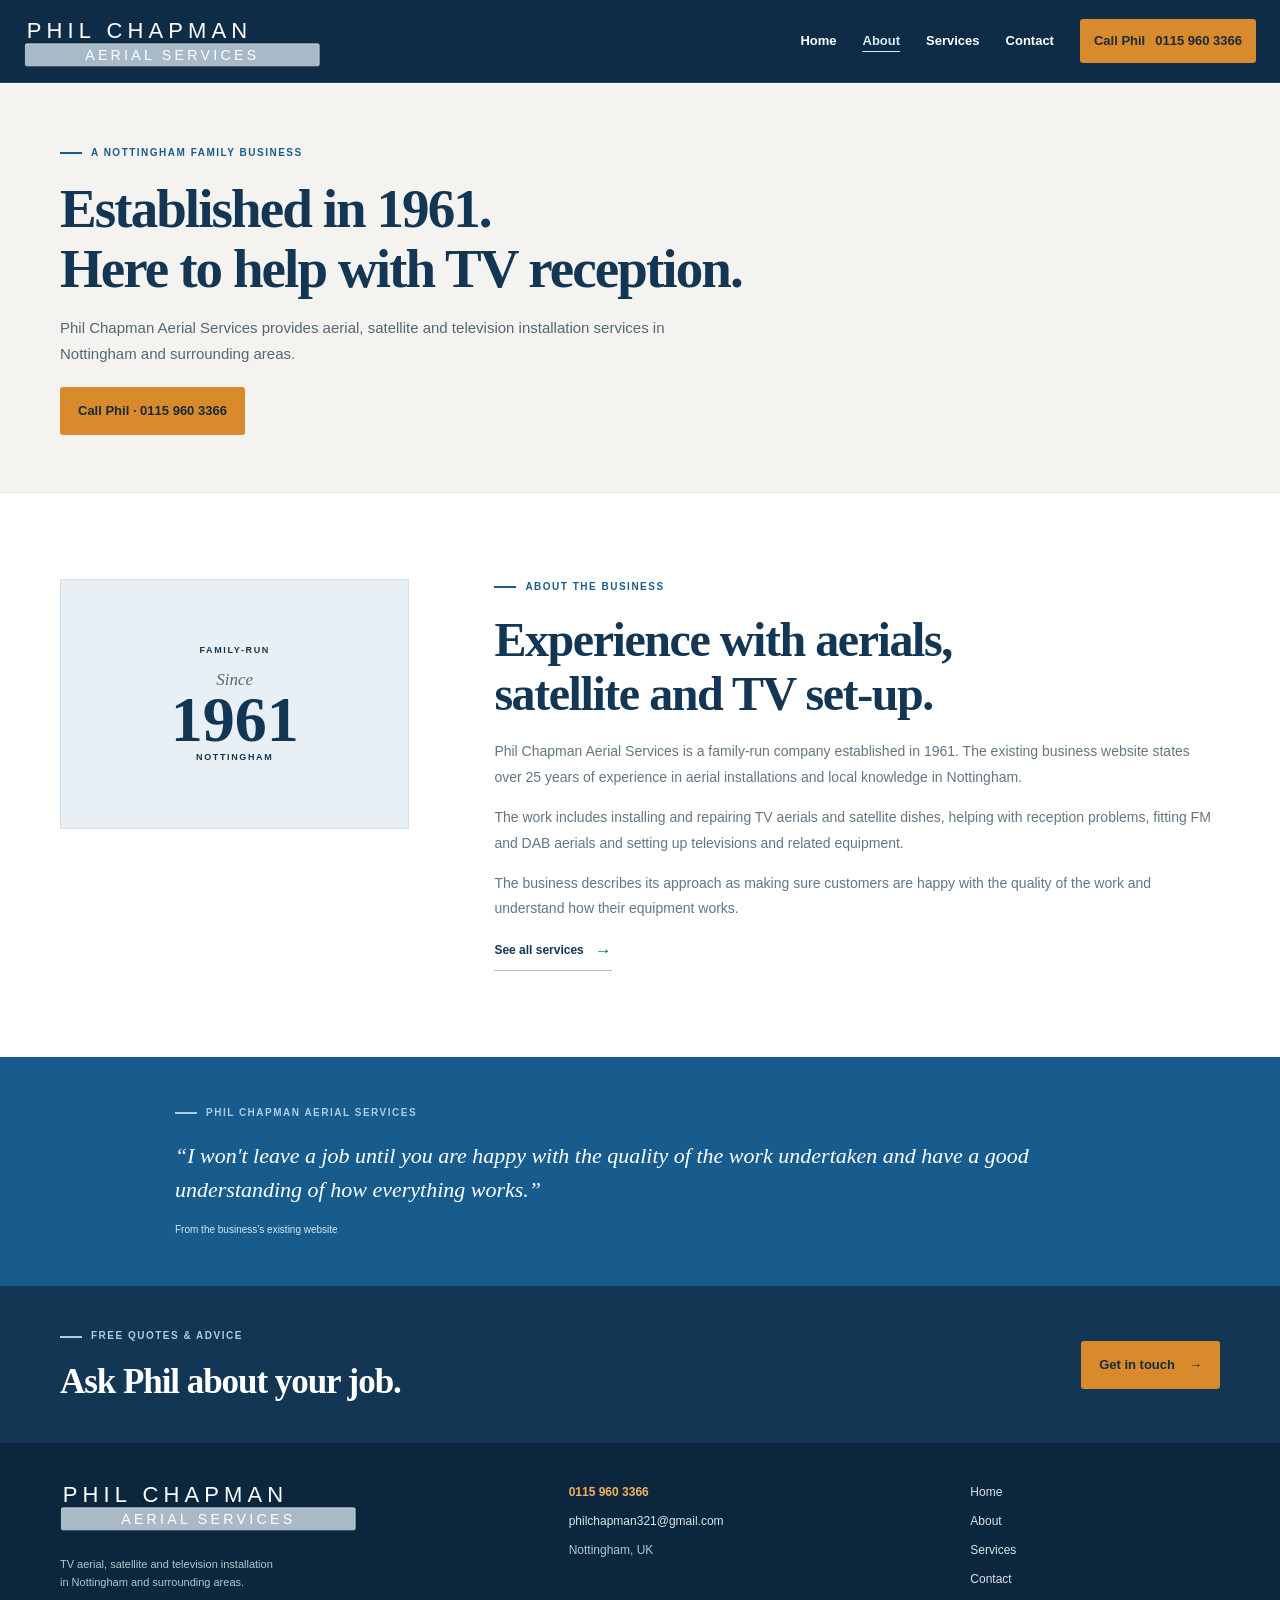
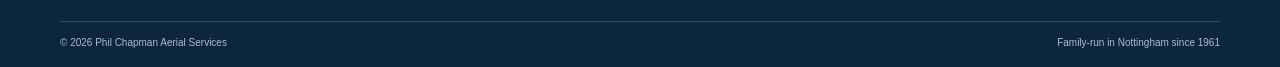
==== commit 9c2879bb: "Add files via upload" ====
--- a/about.html
+++ b/about.html
@@ -1,6 +1,8 @@
-<!doctype html><html lang="en-GB"><head><meta charset="utf-8"><meta name="viewport" content="width=device-width, initial-scale=1"><meta name="description" content="Learn about Phil Chapman Aerial Services, a family-run aerial installation business established in Nottingham in 1961."><title>About Phil Chapman Aerial Services | Nottingham</title><link rel="stylesheet" href="style.css"><script src="script.js" defer></script></head><body><a class="skip-link" href="#main">Skip to content</a>
-<header class="site-header"><div class="nav-wrap"><a class="brand" href="index.html" aria-label="Phil Chapman Aerial Services home"><img class="brand-logo-img" src="phil-chapman-aerial-services-logo.svg" alt="Phil Chapman Aerial Services"></a><button class="menu-toggle" type="button" aria-expanded="false" aria-controls="primary-nav" aria-label="Open navigation"><span></span><span></span></button><nav id="primary-nav" class="primary-nav" aria-label="Main navigation"><a href="services.html">Services</a><a href="about.html" aria-current="page">About</a><a href="contact.html">Contact</a><a class="nav-phone" href="tel:+441159603366">☎ &nbsp;0115 960 3366</a></nav></div></header>
-<main id="main"><section class="inner-hero"><div class="page-width"><p class="eyebrow light"><span></span> PHIL CHAPMAN AERIAL SERVICES</p><h1>A local family<br>business since 1961.</h1><p>Over 25 years of aerial installation experience, with local knowledge of Nottingham and the surrounding area.</p><a class="button button-primary" href="contact.html">Get in touch <b>→</b></a></div></section><section class="section-pad"><div class="page-width about-page-grid"><div><p class="eyebrow"><span></span> ABOUT THE BUSINESS</p><h2>Good, practical help<br>for your home.</h2></div><div class="about-page-copy"><p>Phil Chapman Aerial Services is a family-run company established in 1961. The business provides aerial and satellite installations, repairs, reception troubleshooting, radio aerials and television set-up in Nottingham and surrounding areas.</p><p>Phil’s published approach is to explain how the equipment works and to make sure customers understand the work carried out. If something has gone wrong with your signal, or you are planning a new installation, you can call for free advice and a quote.</p><blockquote class="company-quote">I won't leave a job until you are happy with the quality of the work undertaken and have a good understanding of how everything works.</blockquote><div class="heritage-stamp"><strong>EST.</strong><b>1961</b><span>NOTTINGHAM</span></div></div></div></section><section class="callout-band"><div class="page-width callout-inner"><div><p class="eyebrow light"><span></span> HAVE A QUESTION?</p><h2>Talk through what<br>you need.</h2></div><a class="button button-primary" href="contact.html">Contact Phil <span>→</span></a></div></section></main>
-<footer class="site-footer"><div class="page-width footer-main"><a class="brand footer-brand" href="index.html"><img class="brand-logo-img" src="phil-chapman-aerial-services-logo.svg" alt="Phil Chapman Aerial Services"></a><p>Aerial, satellite and TV installation<br>in Nottingham and surrounding areas.</p><div class="footer-links"><a href="services.html">Services</a><a href="about.html">About</a><a href="contact.html">Contact</a></div><a class="footer-call" href="tel:+441159603366">Call 0115 960 3366 <span>↗</span></a></div><div class="page-width footer-bottom"><span>© <span id="year"></span> Phil Chapman Aerial Services</span><span>Family-run in Nottingham since 1961</span><a href="mailto:philchapman321@gmail.com">Email Phil</a></div></footer></body></html>
-
-
+<!doctype html>
+<html lang="en-GB"><head><meta charset="utf-8"><meta name="viewport" content="width=device-width, initial-scale=1"><meta name="description" content="Phil Chapman Aerial Services is a family-run Nottingham business established in 1961, with over 25 years of aerial installation experience."><title>About Phil Chapman Aerial Services | Nottingham</title><link rel="canonical" href="https://mcb96.github.io/Phil-Chapman-Webiste/about.html"><meta property="og:title" content="About Phil Chapman Aerial Services"><meta property="og:description" content="A family-run aerial installation business in Nottingham, established in 1961."><link rel="stylesheet" href="style.css"><script src="script.js" defer></script></head>
+<body><a class="skip-link" href="#main">Skip to content</a><header class="site-header"><div class="nav-wrap"><a class="brand" href="index.html" aria-label="Phil Chapman Aerial Services home"><img src="phil-chapman-aerial-services-logo.svg" alt="Phil Chapman Aerial Services"></a><button class="menu-toggle" type="button" aria-expanded="false" aria-controls="primary-nav" aria-label="Open navigation"><span></span><span></span></button><nav id="primary-nav" class="primary-nav" aria-label="Main navigation"><a href="index.html">Home</a><a href="about.html" aria-current="page">About</a><a href="services.html">Services</a><a href="contact.html">Contact</a><a class="nav-phone" href="tel:01159603366">Call Phil <strong>0115 960 3366</strong></a></nav></div></header>
+<main id="main"><section class="page-intro"><div class="page-width"><p class="eyebrow"><span></span> A NOTTINGHAM FAMILY BUSINESS</p><h1>Established in 1961.<br>Here to help with TV reception.</h1><p>Phil Chapman Aerial Services provides aerial, satellite and television installation services in Nottingham and surrounding areas.</p><a class="button button-primary" href="tel:01159603366">Call Phil · 0115 960 3366</a></div></section>
+<section class="section about-content"><div class="page-width about-content-grid"><div class="about-stat"><span>FAMILY-RUN</span><strong>Since</strong><b>1961</b><small>NOTTINGHAM</small></div><div><p class="eyebrow"><span></span> ABOUT THE BUSINESS</p><h2>Experience with aerials,<br>satellite and TV set-up.</h2><p>Phil Chapman Aerial Services is a family-run company established in 1961. The existing business website states over 25 years of experience in aerial installations and local knowledge in Nottingham.</p><p>The work includes installing and repairing TV aerials and satellite dishes, helping with reception problems, fitting FM and DAB aerials and setting up televisions and related equipment.</p><p>The business describes its approach as making sure customers are happy with the quality of the work and understand how their equipment works.</p><a class="text-link" href="services.html">See all services <span>→</span></a></div></div></section>
+<section class="quote-section"><div class="page-width quote-inner"><p class="eyebrow eyebrow-light"><span></span> PHIL CHAPMAN AERIAL SERVICES</p><blockquote>“I won't leave a job until you are happy with the quality of the work undertaken and have a good understanding of how everything works.”</blockquote><p class="quote-source">From the business’s existing website</p></div></section>
+<section class="short-cta"><div class="page-width short-cta-inner"><div><p class="eyebrow eyebrow-light"><span></span> FREE QUOTES &amp; ADVICE</p><h2>Ask Phil about your job.</h2></div><a class="button button-amber" href="contact.html">Get in touch <span>→</span></a></div></section></main>
+<footer class="site-footer"><div class="page-width footer-main"><div class="footer-branding"><a class="brand" href="index.html"><img src="phil-chapman-aerial-services-logo.svg" alt="Phil Chapman Aerial Services"></a><p>TV aerial, satellite and television installation<br>in Nottingham and surrounding areas.</p></div><div class="footer-contact"><a href="tel:01159603366">0115 960 3366</a><a href="mailto:philchapman321@gmail.com">philchapman321@gmail.com</a><span>Nottingham, UK</span></div><nav class="footer-nav" aria-label="Footer navigation"><a href="index.html">Home</a><a href="about.html">About</a><a href="services.html">Services</a><a href="contact.html">Contact</a></nav></div><div class="page-width footer-bottom"><span>© <span id="year"></span> Phil Chapman Aerial Services</span><span>Family-run in Nottingham since 1961</span></div></footer></body></html>
--- a/style.css
+++ b/style.css
@@ -1,25 +1,16 @@
-:root{--navy:#101f34;--blue:#4778a5;--ink:#27384b;--muted:#6b7b8b;--line:#dfe5e9;--paper:#f7f8fa;--serif:'Manrope',sans-serif;--sans:'DM Sans',sans-serif;--max:1200px}*{box-sizing:border-box}html{scroll-behavior:smooth;scroll-padding-top:90px}body{margin:0;background:#fff;color:var(--ink);font:16px/1.65 var(--sans);-webkit-font-smoothing:antialiased}a{color:inherit;text-decoration:none}button,input,textarea,select{font:inherit}.page-width{width:min(var(--max),calc(100% - 64px));margin-inline:auto}.skip-link{position:absolute;top:-60px;left:16px;background:#fff;padding:10px 16px;z-index:50}.skip-link:focus{top:12px}.site-header{height:88px;background:rgba(255,255,255,.96);position:sticky;top:0;z-index:20;border-bottom:1px solid rgba(20,42,65,.07);backdrop-filter:blur(12px)}.nav-wrap{width:min(1320px,calc(100% - 64px));height:100%;margin:auto;display:flex;justify-content:space-between;align-items:center}.brand{display:inline-flex;align-items:center;gap:12px;color:var(--navy)}.brand-mark{width:44px;height:44px;background:var(--navy);border-radius:50%;display:grid;place-items:center;color:#fff;font-size:27px}.brand strong,.brand small{display:block;line-height:1.3}.brand strong{font:800 13px var(--serif);letter-spacing:.09em}.brand small{font-size:9px;font-weight:700;letter-spacing:.13em;color:#728194;margin-top:4px}.primary-nav{display:flex;align-items:center;gap:40px;font-size:14px;font-weight:600;color:#3e4e60}.primary-nav>a:not(.nav-phone):hover{color:var(--blue)}.nav-phone{display:flex;align-items:center;gap:9px;color:var(--navy);font-weight:700;padding:12px 16px;border:1px solid var(--line);border-radius:4px;transition:.2s}.nav-phone:hover{background:var(--navy);color:#fff}.menu-toggle{display:none}
-.hero{height:650px;min-height:580px;position:relative;background:#162a40;overflow:hidden;color:white}.hero-bg{position:absolute;inset:0;background-image:url('https://images.unsplash.com/photo-1600585154340-be6161a56a0c?auto=format&fit=crop&w=2200&q=85');background-position:center 48%;background-size:cover;animation:heroReveal 1s ease-out both}.hero-shade{position:absolute;inset:0;background:linear-gradient(90deg,rgba(10,25,42,.91),rgba(10,25,42,.75) 39%,rgba(10,25,42,.16) 78%),linear-gradient(0deg,rgba(10,25,42,.45),transparent 35%)}.hero-content{position:relative;padding-top:118px;animation:fadeUp .7s .1s both}.eyebrow{font-size:10px;font-weight:700;letter-spacing:.18em;color:var(--blue);display:flex;align-items:center;gap:10px;margin:0 0 22px}.eyebrow span{width:25px;height:1px;background:currentColor}.eyebrow.light{color:#9fbad0}.hero h1,.section-heading h2,.about-copy h2,.process-heading h2,.contact-copy h2{font:700 clamp(44px,6vw,76px)/1.09 var(--serif);letter-spacing:-.055em;margin:0;color:var(--navy)}.hero h1{color:#fff;font-size:clamp(54px,7vw,86px)}.hero h1 em{font-weight:500;color:#c5d9e9;font-style:normal}.hero-copy{max-width:490px;margin:24px 0 31px;color:#e2e7ed;font-size:17px;line-height:1.7}.hero-actions{display:flex;gap:12px}.button{min-height:54px;padding:0 21px;display:inline-flex;align-items:center;justify-content:center;gap:17px;border:1px solid transparent;border-radius:3px;font-size:13px;font-weight:700;transition:transform .2s,background .2s,color .2s}.button:hover{transform:translateY(-2px)}.button-primary{background:#fff;color:var(--navy)}.button-primary:hover{background:#dceaf4}.button-glass{border-color:rgba(255,255,255,.55);color:#fff;background:rgba(255,255,255,.05)}.button-glass:hover{background:#fff;color:var(--navy)}.hero-note{display:flex;align-items:center;gap:12px;margin-top:48px;color:#fff}.note-icon{width:31px;height:31px;border:1px solid rgba(255,255,255,.4);border-radius:50%;display:grid;place-items:center;color:#c8dbea}.hero-note strong,.hero-note small{display:block}.hero-note strong{font-size:12px}.hero-note small{font-size:11px;color:#c4ccd4;margin-top:2px}.hero-caption{position:absolute;bottom:24px;left:max(32px,calc((100% - var(--max))/2));right:max(32px,calc((100% - var(--max))/2));display:flex;justify-content:space-between;color:rgba(255,255,255,.72);font-size:9px;letter-spacing:.18em}
-.trust-strip{background:#f3f6f8;border-bottom:1px solid #e7ebee}.trust-inner{min-height:123px;display:flex;align-items:center;justify-content:space-between}.trust-item{display:flex;align-items:center;gap:14px;color:#667789;font-size:12px;line-height:1.45}.trust-number{font:700 34px var(--serif);color:var(--navy);letter-spacing:-.05em}.trust-number span{font-size:21px;color:var(--blue)}.trust-icon{font:30px var(--serif);color:var(--blue)}.trust-inner i{height:39px;width:1px;background:#d7dfe4}.section-pad{padding:112px 0}.section-heading{display:flex;justify-content:space-between;align-items:end;margin-bottom:49px}.section-heading h2,.about-copy h2,.process-heading h2,.contact-copy h2{font-size:clamp(38px,4.4vw,55px)}.heading-aside{width:340px;padding-bottom:5px}.heading-aside p{margin:0 0 16px;font-size:14px;color:var(--muted)}.text-link{font-size:12px;font-weight:700;color:var(--navy);border-bottom:1px solid #a9bac8;padding-bottom:6px}.text-link span{color:var(--blue);margin-left:10px;font-size:16px;transition:margin .2s}.text-link:hover span{margin-left:16px}.service-grid{display:grid;grid-template-columns:repeat(3,1fr);gap:21px}.service-card{border:1px solid #e7ebee;background:#fff;transition:transform .25s,box-shadow .25s}.service-card:hover{transform:translateY(-5px);box-shadow:0 15px 35px rgba(17,43,67,.1)}.service-image{height:193px;background-size:cover;background-position:center;position:relative}.service-image:after{content:"";position:absolute;inset:0;background:linear-gradient(0deg,rgba(14,32,52,.16),transparent 50%)}.image-aerial{background-image:url('https://images.unsplash.com/photo-1600607687939-ce8a6c25118c?auto=format&fit=crop&w=900&q=80')}.image-satellite{background-image:url('https://images.unsplash.com/photo-1600607687920-4e2a09cf159d?auto=format&fit=crop&w=900&q=80')}.image-repair{background-image:url('https://images.unsplash.com/photo-1600566753086-00f18fb6b3ea?auto=format&fit=crop&w=900&q=80')}.image-radio{background-image:url('https://images.unsplash.com/photo-1519608487953-e999c86e7455?auto=format&fit=crop&w=900&q=80')}.image-dab{background-image:url('https://images.unsplash.com/photo-1600607687920-4e2a09cf159d?auto=format&fit=crop&w=900&q=80&sat=-35')}.image-tv{background-image:url('https://images.unsplash.com/photo-1593359677879-a4bb92f829d1?auto=format&fit=crop&w=900&q=80')}.service-card-content{padding:23px}.service-index{font-size:9px;font-weight:700;letter-spacing:.17em;color:#8a9bab}.service-card h3{font:700 19px var(--serif);color:var(--navy);margin:12px 0 8px}.service-card p{font-size:13px;line-height:1.65;color:var(--muted);margin:0;min-height:64px}.service-card-content>a{display:flex;justify-content:space-between;align-items:center;border-top:1px solid #e7ebee;padding-top:13px;margin-top:15px;font-size:11px;font-weight:700;color:var(--navy)}.service-card-content>a span{font-size:17px;color:var(--blue)}
-.about{background:#f5f7f8}.about-grid{display:grid;grid-template-columns:1fr 1fr;gap:100px;align-items:center}.about-photo{position:relative;padding:0 32px 35px 0}.about-photo-main{height:540px;background-image:url('https://images.unsplash.com/photo-1600607687920-4e2a09cf159d?auto=format&fit=crop&w=1200&q=85');background-position:center;background-size:cover;position:relative;z-index:1}.about-photo:before{position:absolute;content:"";left:20px;top:20px;width:100%;height:100%;border:1px solid #c9d4dc;z-index:0}.since-badge{position:absolute;right:0;bottom:80px;z-index:2;width:130px;height:130px;background:var(--navy);color:#fff;display:flex;flex-direction:column;justify-content:center;align-items:center}.since-badge strong{font:700 31px var(--serif)}.since-badge span{font-size:10px;line-height:1.4;text-align:center;color:#c8d5df}.photo-caption{position:absolute;bottom:0;left:0;font-size:9px;letter-spacing:.14em;color:#8392a0}.about-copy .eyebrow{margin-bottom:20px}.about-copy h2{margin-bottom:22px}.about-copy>p:not(.eyebrow){font-size:14px;color:var(--muted);line-height:1.85;margin:0 0 15px}.about-points{margin:29px 0 28px;border-top:1px solid #dce3e7}.about-points>div{display:flex;align-items:center;gap:18px;padding:14px 0;border-bottom:1px solid #dce3e7}.about-points>div>span{font:600 12px var(--serif);color:#8da1b1}.about-points p{margin:0}.about-points strong,.about-points small{display:block}.about-points strong{font:700 13px var(--serif);color:var(--navy)}.about-points small{font-size:11px;color:var(--muted);margin-top:2px}
-.process{background:var(--navy);color:#fff}.process-heading{max-width:460px}.process-heading .eyebrow{margin-bottom:19px}.process-heading h2{color:white}.process-heading>p:last-child{font-size:14px;color:#b5c2cd;max-width:380px;margin:19px 0 0}.steps{display:grid;grid-template-columns:repeat(3,1fr);gap:45px;margin-top:68px}.step-no{font:500 14px var(--serif);color:#a8c3d8}.step-line{height:1px;background:rgba(255,255,255,.2);margin:15px 0 21px;position:relative}.step-line:before{content:"";position:absolute;left:0;top:-2px;width:5px;height:5px;border-radius:50%;background:#9dbcd4}.steps h3{font:700 17px var(--serif);margin:0 0 8px;color:#fff}.steps p{font-size:12px;color:#adbac6;line-height:1.75;margin:0;max-width:270px}.button-outline{margin-top:45px;border-color:rgba(255,255,255,.45);color:#fff}.button-outline:hover{background:#fff;color:var(--navy)}
-.contact{background:#f5f7f8}.contact-grid{display:grid;grid-template-columns:.94fr 1fr;gap:105px;align-items:center}.contact-copy h2{margin-bottom:22px}.contact-copy>p:not(.eyebrow){max-width:460px;font-size:14px;color:var(--muted);line-height:1.8}.contact-lines{margin-top:31px;display:flex;flex-direction:column;gap:17px}.contact-lines>a{display:flex;align-items:center;gap:14px}.contact-icon{width:40px;height:40px;display:grid;place-items:center;border:1px solid #cbd6de;border-radius:50%;color:var(--blue);font-size:16px}.contact-lines small,.contact-lines strong{display:block}.contact-lines small{font-size:9px;font-weight:700;letter-spacing:.15em;color:#8b9aa8}.contact-lines strong{font:700 15px var(--serif);color:var(--navy);margin-top:2px}.contact-lines>a:hover strong{color:var(--blue)}.contact-copy .response-note{margin-top:24px;font-size:11px!important;color:#82909c!important}.enquiry-card{background:#fff;padding:36px 39px;box-shadow:0 12px 44px rgba(26,49,71,.07);border:1px solid #e7ebee}.form-header{display:flex;justify-content:space-between;align-items:center}.form-kicker{font-size:9px;letter-spacing:.16em;font-weight:700;color:var(--blue)}.form-symbol{width:32px;height:32px;display:grid;place-items:center;border:1px solid #d8e0e5;border-radius:50%;color:var(--blue)}.enquiry-card h3{font:700 22px var(--serif);color:var(--navy);margin:17px 0 3px}.enquiry-card>p{font-size:12px;color:var(--muted);margin:0 0 22px}.enquiry-card form{display:grid}.enquiry-card label{font-size:10px;font-weight:700;color:#526274;margin:12px 0 6px}.enquiry-card input,.enquiry-card textarea,.enquiry-card select{width:100%;border:1px solid #dce3e8;border-radius:2px;padding:11px 12px;background:#fff;color:var(--ink);font-size:12px;outline:0;transition:border .2s,box-shadow .2s}.enquiry-card input:focus,.enquiry-card textarea:focus,.enquiry-card select:focus{border-color:#5c86a8;box-shadow:0 0 0 3px rgba(71,120,165,.12)}.enquiry-card textarea{resize:vertical}.form-submit{justify-content:space-between;margin-top:17px;background:var(--navy);color:#fff;cursor:pointer}.form-submit:hover{background:#264966}.form-disclaimer{font-size:10px;color:#8896a3;margin:10px 0 0}.form-status{font-size:11px;color:#356b45;margin:8px 0 0;min-height:16px}.site-footer{background:#0d1b2c;color:#d6e0e7}.footer-main{min-height:176px;display:flex;align-items:center;justify-content:space-between;gap:30px}.footer-brand{color:#fff}.footer-brand .brand-mark{background:#213d57}.footer-brand small{color:#9baebe}.footer-main>p{font-size:11px;color:#9babb8;line-height:1.8}.footer-links{display:flex;gap:20px;font-size:11px;color:#c4cfd7}.footer-links a:hover,.footer-bottom a:hover{color:white}.footer-call{font-size:12px;font-weight:700}.footer-call span{color:#9dbcd4;margin-left:8px}.footer-bottom{min-height:57px;border-top:1px solid rgba(255,255,255,.13);display:flex;align-items:center;justify-content:space-between;color:#8596a5;font-size:10px}.footer-bottom a{color:#bdc9d2}.mobile-call{display:none}.menu-toggle:focus-visible,a:focus-visible,button:focus-visible{outline:3px solid #7da6c5;outline-offset:3px}@keyframes fadeUp{from{opacity:0;transform:translateY(16px)}to{opacity:1;transform:translateY(0)}}@keyframes heroReveal{from{transform:scale(1.05);opacity:.75}to{transform:scale(1);opacity:1}}
-@media(max-width:950px){.page-width{width:min(100% - 48px,var(--max))}.nav-wrap{width:calc(100% - 48px)}.primary-nav{gap:24px}.hero{height:610px}.hero-content{padding-top:105px}.about-grid{gap:55px}.about-photo-main{height:480px}.contact-grid{gap:55px}.trust-item{font-size:10px;gap:9px}.service-image{height:165px}.service-card-content{padding:19px}.footer-main{gap:15px}.footer-links{gap:13px}}
-@media(max-width:700px){html{scroll-padding-top:72px}.site-header{height:72px}.nav-wrap{width:calc(100% - 38px)}.brand-mark{width:39px;height:39px}.brand strong{font-size:12px}.brand small{font-size:8px}.menu-toggle{display:flex;width:42px;height:42px;flex-direction:column;justify-content:center;align-items:center;gap:6px;background:transparent;border:1px solid var(--line);border-radius:3px;cursor:pointer}.menu-toggle span{width:17px;height:1px;background:var(--navy);transition:transform .2s}.menu-toggle[aria-expanded=true] span:first-child{transform:translateY(3.5px) rotate(45deg)}.menu-toggle[aria-expanded=true] span:last-child{transform:translateY(-3.5px) rotate(-45deg)}.primary-nav{position:absolute;top:72px;left:0;right:0;background:#fff;padding:0 23px;display:flex;flex-direction:column;align-items:stretch;gap:0;max-height:0;overflow:hidden;transition:max-height .25s,padding .25s;box-shadow:0 12px 15px rgba(16,31,52,.08)}.primary-nav.is-open{max-height:310px;padding-top:12px;padding-bottom:18px;border-top:1px solid #edf0f2}.primary-nav>a:not(.nav-phone){padding:12px 0;border-bottom:1px solid #eef1f3}.nav-phone{margin-top:13px;justify-content:center}.hero{min-height:650px;height:calc(100svh - 72px);max-height:780px}.hero-bg{background-position:57% center}.hero-shade{background:linear-gradient(90deg,rgba(10,25,42,.86),rgba(10,25,42,.43)),linear-gradient(0deg,rgba(10,25,42,.52),transparent 50%)}.page-width{width:calc(100% - 42px)}.hero-content{padding-top:94px}.eyebrow{font-size:9px;letter-spacing:.15em}.hero h1{font-size:clamp(53px,14vw,72px)}.hero-copy{font-size:15px;max-width:390px;margin-top:20px}.hero-actions{flex-direction:column;align-items:flex-start;gap:10px}.button{min-height:51px}.hero-note{margin-top:35px}.hero-caption{left:21px;right:21px;bottom:18px;font-size:8px}.trust-inner{min-height:0;padding-block:23px;display:grid;grid-template-columns:1fr 1fr;gap:20px 14px}.trust-inner i{display:none}.trust-item{font-size:10px}.trust-number{font-size:28px}.trust-icon{font-size:26px}.section-pad{padding:76px 0}.section-heading{display:block;margin-bottom:34px}.section-heading h2,.about-copy h2,.process-heading h2,.contact-copy h2{font-size:clamp(38px,10vw,49px)}.heading-aside{width:auto;margin-top:17px}.heading-aside p{font-size:13px}.service-grid{grid-template-columns:1fr 1fr;gap:12px}.service-image{height:140px}.service-card-content{padding:15px}.service-index{font-size:8px}.service-card h3{font-size:16px;margin:9px 0 6px}.service-card p{font-size:11px;line-height:1.55;min-height:84px}.service-card-content>a{margin-top:12px;padding-top:10px;font-size:10px}.about-grid{grid-template-columns:1fr;gap:50px}.about-photo{margin:0 10px 0 0;padding-right:22px;padding-bottom:30px}.about-photo-main{height:350px}.about-photo:before{left:12px;top:12px}.since-badge{width:102px;height:102px;bottom:62px}.since-badge strong{font-size:25px}.photo-caption{font-size:8px}.about-copy .eyebrow{margin-bottom:15px}.about-points{margin-top:23px}.steps{grid-template-columns:1fr;gap:28px;margin-top:42px}.steps article{display:grid;grid-template-columns:28px 1fr;column-gap:14px}.step-no{grid-row:span 3;padding-top:1px}.step-line{grid-column:2;margin:8px 0 14px}.steps h3,.steps p{grid-column:2}.steps p{max-width:none}.button-outline{margin-top:36px}.contact-grid{grid-template-columns:1fr;gap:38px}.contact-copy>p:not(.eyebrow){font-size:13px}.contact-lines{margin-top:24px}.enquiry-card{padding:25px 22px}.footer-main{padding:32px 0;display:grid;grid-template-columns:1fr 1fr;gap:20px}.footer-main>p{margin:0;font-size:10px}.footer-links{display:flex;flex-wrap:wrap;font-size:10px}.footer-call{justify-self:end;font-size:10px}.footer-bottom{padding:15px 0;min-height:auto;display:grid;grid-template-columns:1fr 1fr;gap:7px;font-size:9px}.footer-bottom span:nth-child(2){text-align:right}.footer-bottom a{grid-column:span 2}.mobile-call{position:fixed;z-index:19;bottom:0;left:0;right:0;background:#fff;border-top:1px solid #dce3e8;box-shadow:0 -5px 18px rgba(16,31,52,.08);display:flex;align-items:center;justify-content:space-between;padding:10px 21px calc(10px + env(safe-area-inset-bottom));color:var(--navy)}.mobile-call span{font-size:11px;color:var(--muted)}.mobile-call strong{font-size:13px}.site-footer{padding-bottom:55px}}
-@media(max-width:380px){.service-grid{grid-template-columns:1fr}.service-image{height:175px}.service-card p{min-height:0}.hero-actions .button{padding-inline:16px}.trust-item{font-size:9px}}@media(prefers-reduced-motion:reduce){*,*::before,*::after{scroll-behavior:auto!important;animation-duration:.01ms!important;animation-iteration-count:1!important;transition-duration:.01ms!important}}
-/* Trade-first visual direction: familiar, practical and rooted in the business's heritage. */
-:root{--navy:#18314a;--blue:#356b91;--ink:#34434d;--muted:#68747b;--paper:#f4f3ef;--warm:#c89045}
-body{background:#fbfaf7;color:var(--ink)}.site-header{background:#fbfaf7}.brand-mark{background:#18314a;border-radius:4px}.brand-mark::after{content:""}.hero{background:#243a4b}.hero-bg{background-image:url('https://images.unsplash.com/photo-1504307651254-35680f356dfd?auto=format&fit=crop&w=2200&q=85');background-position:center 46%;filter:saturate(.72)}.hero-shade{background:linear-gradient(90deg,rgba(19,39,57,.93),rgba(19,39,57,.77) 42%,rgba(19,39,57,.21) 82%),linear-gradient(0deg,rgba(19,39,57,.48),transparent 36%)}.hero h1 em{color:#e5c999}.eyebrow,.eyebrow.light{color:#af8142}.eyebrow span{background:currentColor}.hero .eyebrow.light{color:#e5c999}.button-primary{background:#c89045;color:#14283b}.button-primary:hover{background:#dbac68}.button-glass{border-color:rgba(255,255,255,.64)}.note-icon{color:#e5c999;border-color:rgba(229,201,153,.6)}.trust-strip{background:#f0eee8;border-color:#e2ded3}.trust-number span,.trust-icon,.service-card-content>a span,.text-link span{color:#a97736}.services{background:#fbfaf7}.service-card{background:#fffefa;border-color:#e5e1d7;border-radius:3px}.service-card:hover{box-shadow:0 10px 23px rgba(39,50,56,.1)}.service-image{height:210px;background-position:center 57%}.image-aerial{background-image:url('https://images.unsplash.com/photo-1600585154340-be6161a56a0c?auto=format&fit=crop&w=900&q=85')}.image-satellite{background-image:url('https://images.unsplash.com/photo-1600607687939-ce8a6c25118c?auto=format&fit=crop&w=900&q=85')}.image-repair{background-image:url('https://images.unsplash.com/photo-1504307651254-35680f356dfd?auto=format&fit=crop&w=900&q=85')}.image-radio{background-image:url('https://images.unsplash.com/photo-1581092921461-eab62e97a780?auto=format&fit=crop&w=900&q=85')}.image-dab{background-image:url('https://images.unsplash.com/photo-1600607687920-4e2a09cf159d?auto=format&fit=crop&w=900&q=85')}.image-tv{background-image:url('https://images.unsplash.com/photo-1593359677879-a4bb92f829d1?auto=format&fit=crop&w=900&q=85')}.service-card h3{font-size:18px}.service-card-content>a{border-color:#e4e0d8}.about{background:#f0eee8}.about-photo:before{border-color:#c8b99f}.since-badge{background:#29465d;border-radius:2px}.photo-caption{color:#786846}.about-points,.about-points>div{border-color:#ddd8cd}.about-points>div>span{color:#a97736}.process{background:#263c4b}.process .eyebrow.light{color:#e5c999}.step-line:before{background:#c89045}.button-outline:hover{color:#20394d}.contact{background:#f4f2ed}.enquiry-card{background:#fffefa;border-color:#e4e0d7;box-shadow:0 9px 30px rgba(36,50,60,.08)}.form-kicker,.form-symbol,.contact-icon{color:#a97736}.form-submit{background:#263c4b;color:white}.form-submit:hover{background:#375b73}.site-footer{background:#1b2e3b}.footer-brand .brand-mark{background:#29465d}.mobile-call{background:#fffefa}
-.hero-bg{background-image:url('aerial-installation-hero.png');background-position:center 54%;filter:saturate(.78)}
-.hero-shade{background:linear-gradient(90deg,rgba(20,39,54,.87),rgba(20,39,54,.62) 44%,rgba(20,39,54,.08) 82%),linear-gradient(0deg,rgba(20,39,54,.5),transparent 37%)}
-.image-aerial,.image-repair{background-image:url('aerial-installation-hero.png');background-position:center 48%}
-
-/* Reconnect the redesign to the original Phil Chapman brand. The source site uses
-   a saturated blue field, brighter blue navigation and a silver-blue logo bar. */
-:root{--navy:#075184;--blue:#1672b8;--ink:#263746;--muted:#667887;--paper:#f2f3f4;--warm:#b8c6d0}
-body{background:#fff;color:var(--ink)}.site-header{background:#075184;border:0;color:#fff}.site-header .brand{color:#fff}.brand-logo{display:flex;flex-direction:column;line-height:1;min-width:290px}.brand-logo strong{font:500 28px/1.12 Arial,sans-serif;letter-spacing:.17em;color:#fff;text-shadow:0 1px 2px rgba(0,0,0,.3)}.brand-logo small{display:block;background:linear-gradient(#d4dce2,#8599aa);box-shadow:0 2px 4px rgba(0,0,0,.35);border-radius:2px;color:#fff;text-align:center;font:500 17px/1.3 Arial,sans-serif;letter-spacing:.14em;padding:2px 5px;margin-top:3px}.primary-nav{color:#fff;gap:30px}.primary-nav>a:not(.nav-phone):hover{color:#d7eaff}.nav-phone{border-color:rgba(255,255,255,.52);color:#fff}.nav-phone:hover{background:#fff;color:#075184}.hero{background:#064875}.hero-bg{background-image:url('aerial-installation-hero.png');background-position:center 54%;filter:none}.hero-shade{background:linear-gradient(90deg,rgba(0,61,103,.9),rgba(0,74,124,.7) 42%,rgba(0,69,114,.14) 82%),linear-gradient(0deg,rgba(0,60,100,.45),transparent 40%)}.hero h1 em{color:#cfe5f5}.eyebrow,.eyebrow.light{color:#4b95ce}.hero .eyebrow.light{color:#b9d8ef}.button-primary{background:#fff;color:#075184}.button-primary:hover{background:#dceefa}.button-glass{border-color:rgba(255,255,255,.65)}.note-icon{color:#d6eafa;border-color:rgba(214,234,250,.7)}.trust-strip{background:#ededed;border-color:#d5d9dc}.trust-number span,.trust-icon,.service-card-content>a span,.text-link span{color:#1672b8}.services{background:#fff}.service-card{background:#fff;border-color:#dce1e5;border-radius:0}.service-card:hover{box-shadow:0 10px 24px rgba(0,66,112,.13)}.service-card h3{color:#075184}.about{background:#f0f1f2}.about-photo:before{border-color:#8aacc5}.since-badge{background:#075184;border-radius:0}.photo-caption{color:#587286}.about-points,.about-points>div{border-color:#d1d7dc}.about-points>div>span{color:#1672b8}.process{background:#075184}.process .eyebrow.light{color:#bfdef2}.step-line:before{background:#fff}.button-outline:hover{color:#075184}.contact{background:#eef1f3}.enquiry-card{background:#fff;border-color:#d8e0e5;box-shadow:0 9px 30px rgba(0,67,112,.1)}.form-kicker,.form-symbol,.contact-icon{color:#1672b8}.form-submit{background:#1672b8;color:#fff}.form-submit:hover{background:#075184}.site-footer{background:#064875}.footer-brand .brand-mark{background:#1672b8}.mobile-call{background:#fff}.menu-toggle{border-radius:2px}@media(max-width:700px){.brand-logo{min-width:0}.brand-logo strong{font-size:20px}.brand-logo small{font-size:12px}.primary-nav{background:#075184;color:white}.primary-nav>a:not(.nav-phone){border-color:rgba(255,255,255,.18)}.menu-toggle span{background:#fff}.menu-toggle{border-color:rgba(255,255,255,.5)}}
-.inner-hero{position:relative;padding:85px 0 78px;color:#fff;background:linear-gradient(90deg,rgba(0,67,112,.94),rgba(0,76,125,.78) 48%,rgba(0,65,105,.4)),url('aerial-installation-hero.png') center 49%/cover}.inner-hero .page-width{position:relative}.inner-hero h1{font:700 clamp(42px,6vw,66px)/1.12 var(--serif);letter-spacing:-.04em;margin:0;color:#fff}.inner-hero p:not(.eyebrow){max-width:580px;color:#e0eaf1;font-size:16px;margin:17px 0 24px}.inner-hero .eyebrow{color:#bbd9ef}.primary-nav a[aria-current=page]{text-decoration:underline;text-underline-offset:7px}.service-list{background:#f3f4f5}.service-intro{max-width:350px;color:var(--muted);font-size:14px;margin:0 0 8px}.detail-grid{display:grid;grid-template-columns:repeat(2,1fr);gap:16px}.detail-card{background:white;border:1px solid #dce1e5;padding:25px 27px;min-height:220px;display:flex;flex-direction:column}.detail-card>span{color:#1672b8;font:700 12px var(--serif)}.detail-card h3{font:700 20px/1.35 var(--serif);color:#075184;margin:13px 0 8px}.detail-card p{font-size:13px;color:var(--muted);line-height:1.75;margin:0 0 18px}.detail-card a{margin-top:auto;color:#075184;font-size:12px;font-weight:700;border-top:1px solid #e1e5e8;padding-top:12px;display:flex;justify-content:space-between}.detail-card a b{color:#1672b8;font-size:17px}.callout-band{background:#075184;padding:56px 0;color:#fff}.callout-inner{display:flex;align-items:center;justify-content:space-between}.callout-inner .eyebrow{color:#c3dff2;margin-bottom:12px}.callout-inner h2{font:700 clamp(34px,4vw,48px)/1.1 var(--serif);margin:0;color:#fff;letter-spacing:-.04em}.about-page-grid,.contact-page-grid{display:grid;grid-template-columns:.85fr 1.15fr;gap:80px;align-items:start}.about-page-grid h2,.contact-page-grid h2{font:700 clamp(36px,4.5vw,52px)/1.15 var(--serif);color:#075184;letter-spacing:-.04em;margin:0}.about-page-copy{font-size:15px;color:var(--muted);line-height:1.9;max-width:670px}.about-page-copy p:first-child{margin-top:0}.heritage-stamp{margin-top:28px;width:140px;height:140px;background:#075184;color:#fff;display:flex;flex-direction:column;justify-content:center;align-items:center;border:5px double rgba(255,255,255,.7);outline:1px solid #075184;outline-offset:4px}.heritage-stamp strong,.heritage-stamp span{font-size:9px;letter-spacing:.18em}.heritage-stamp b{font:700 31px var(--serif);line-height:1.3}.contact-page{background:#f2f3f4}.contact-page-grid{align-items:center}.contact-page-grid>div:first-child>p:not(.eyebrow){font-size:14px;color:var(--muted);max-width:450px;line-height:1.8}.contact-hours{margin-top:22px;font-size:11px;color:#758797}.contact-page .enquiry-card{max-width:600px;width:100%;justify-self:end}.footer-brand .brand-mark{display:none}.footer-brand .brand-logo{min-width:220px}.footer-brand .brand-logo strong{font-size:20px}.footer-brand .brand-logo small{font-size:12px}
-@media(max-width:950px){.brand-logo{min-width:240px}.brand-logo strong{font-size:23px}.brand-logo small{font-size:14px}.about-page-grid,.contact-page-grid{gap:45px}}
-@media(max-width:700px){.brand-logo{min-width:0}.brand-logo strong{font-size:20px}.brand-logo small{font-size:12px}.inner-hero{padding:66px 0 60px;background-position:60% center}.inner-hero h1{font-size:47px}.inner-hero p:not(.eyebrow){font-size:14px}.section-heading{gap:15px}.service-intro{margin-top:20px}.detail-grid{grid-template-columns:1fr;gap:12px}.detail-card{min-height:0;padding:21px}.detail-card p{margin-bottom:18px}.callout-inner{align-items:flex-start;gap:20px;flex-direction:column}.about-page-grid,.contact-page-grid{grid-template-columns:1fr;gap:28px}.about-page-grid h2,.contact-page-grid h2{font-size:40px}.contact-page .enquiry-card{justify-self:stretch}.footer-brand .brand-logo{min-width:0}.footer-brand .brand-logo strong{font-size:16px}.footer-brand .brand-logo small{font-size:10px}}
-.brand-logo-img{display:block;width:335px;height:auto;max-width:100%}.footer-brand .brand-logo-img{width:235px}@media(max-width:950px){.brand-logo-img{width:280px}}@media(max-width:700px){.brand-logo-img{width:240px}.footer-brand .brand-logo-img{width:185px}}
-.company-quote{margin:28px 0 34px;padding:20px 24px;border-left:4px solid #1672b8;background:#f0f3f5;color:#284359;font:600 17px/1.65 var(--serif)}
+:root{--navy:#123653;--navy-deep:#0e2c45;--blue:#175c8c;--blue-soft:#e8f0f5;--amber:#d88a2d;--ink:#233746;--muted:#637684;--line:#d7e0e6;--paper:#f4f3ef;--white:#fff;--serif:Georgia,"Times New Roman",serif;--sans:Arial,Helvetica,sans-serif;--max:1160px}
+*{box-sizing:border-box}html{scroll-behavior:smooth;scroll-padding-top:88px}body{margin:0;color:var(--ink);background:#fff;font:16px/1.65 var(--sans);-webkit-font-smoothing:antialiased}a{color:inherit;text-decoration:none}button,input,textarea,select{font:inherit}.page-width{width:min(var(--max),calc(100% - 56px));margin-inline:auto}.skip-link{position:absolute;top:-60px;left:12px;padding:10px 15px;background:#fff;color:var(--navy);z-index:50}.skip-link:focus{top:10px}
+.site-header{position:sticky;top:0;z-index:20;background:var(--navy-deep);border-bottom:1px solid rgba(255,255,255,.12)}.nav-wrap{width:min(1280px,calc(100% - 48px));min-height:82px;margin:auto;display:flex;align-items:center;justify-content:space-between;gap:24px}.brand{display:inline-flex;align-items:center;flex:0 0 auto}.brand img{display:block;width:298px;height:auto}.primary-nav{display:flex;align-items:center;gap:26px;color:#fff;font-size:13px;font-weight:600}.primary-nav>a:not(.nav-phone){padding:8px 0;transition:color .18s}.primary-nav>a:not(.nav-phone):hover,.primary-nav>a[aria-current=page]{color:#d5e8f5}.primary-nav>a[aria-current=page]{text-decoration:underline;text-underline-offset:6px}.nav-phone{display:flex;align-items:center;gap:10px;padding:11px 14px;background:var(--amber);color:#1c2c36;border-radius:3px;white-space:nowrap;transition:background .18s}.nav-phone:hover{background:#e8a54e}.nav-phone strong{font-size:13px}.menu-toggle{display:none}
+.hero{background:var(--paper);padding:47px 0 42px}.hero-grid{display:grid;grid-template-columns:1.02fr .98fr;gap:46px;align-items:center}.hero-copy{max-width:560px}.eyebrow{display:flex;align-items:center;gap:9px;margin:0 0 17px;color:var(--blue);font-size:10px;font-weight:700;letter-spacing:.15em}.eyebrow>span{width:22px;height:2px;background:currentColor;flex:none}.hero h1,.page-intro h1{margin:0;color:var(--navy);font:700 clamp(38px,4.35vw,58px)/1.1 var(--serif);letter-spacing:-.035em}.hero-intro{max-width:500px;margin:21px 0 24px;color:#445965;font-size:17px;line-height:1.65}.hero-actions{display:flex;flex-wrap:wrap;gap:11px}.button{min-height:48px;display:inline-flex;align-items:center;justify-content:center;gap:14px;padding:0 17px;border:1px solid transparent;border-radius:3px;font-size:13px;font-weight:700;transition:transform .18s,background .18s,color .18s,border-color .18s}.button:hover{transform:translateY(-1px)}.button-primary{background:var(--amber);color:#172b39}.button-primary:hover,.button-amber:hover{background:#e7a44d}.button-primary span{font-size:12px;font-weight:600}.button-secondary{border-color:#9eb1bf;background:transparent;color:var(--navy)}.button-secondary:hover{background:var(--blue-soft);border-color:var(--blue)}.button-secondary span,.text-link span{color:var(--blue);font-size:17px}.hero-small{margin:17px 0 0;color:#627581;font-size:12px}.hero-media{position:relative;margin:0}.hero-media img{display:block;width:100%;height:auto;max-height:420px;aspect-ratio:16/10;object-fit:cover;object-position:64% center;border:1px solid #d5dce1}.hero-media figcaption{padding-top:7px;text-align:right;color:#6d7d87;font-size:10px}.trust-strip{background:var(--navy);color:#fff}.trust-items{display:grid;grid-template-columns:repeat(4,1fr);padding:19px 0}.trust-item{display:flex;align-items:center;gap:12px;padding:2px 20px;border-right:1px solid rgba(255,255,255,.25)}.trust-item:first-child{padding-left:0}.trust-item:last-child{border-right:0}.trust-item strong{font:700 22px var(--serif);color:#f2b264;white-space:nowrap}.trust-item span{font-size:11px;line-height:1.4;color:#e3eaf0}
+.section{padding:86px 0}.section-heading{display:flex;align-items:end;justify-content:space-between;gap:36px;margin-bottom:34px}.section-heading h2,.about-band h2,.final-cta h2,.short-cta h2,.about-content h2,.contact-details h2{margin:0;color:var(--navy);font:700 clamp(34px,4vw,48px)/1.13 var(--serif);letter-spacing:-.03em}.section-heading>p{max-width:420px;margin:0 0 4px;color:var(--muted);font-size:14px;line-height:1.7}.service-grid{display:grid;grid-template-columns:repeat(3,1fr);gap:14px}.service-card{position:relative;min-height:220px;padding:21px 22px 17px;background:#fff;border:1px solid var(--line);display:flex;flex-direction:column;transition:border-color .18s,box-shadow .18s,transform .18s}.service-card:hover{border-color:#91b1c7;box-shadow:0 6px 18px rgba(19,54,83,.08);transform:translateY(-2px)}.service-icon{display:block;width:42px;height:42px;margin-bottom:7px}.service-icon svg,.detail-aside svg{width:100%;height:100%;fill:none;stroke:var(--blue);stroke-width:1.7;stroke-linecap:round;stroke-linejoin:round}.service-number{position:absolute;right:19px;top:20px;color:#8ca0ad;font-size:10px;font-weight:700;letter-spacing:.1em}.service-card h3{margin:5px 0 6px;color:var(--navy);font:700 19px/1.25 var(--serif)}.service-card p{margin:0 0 15px;color:var(--muted);font-size:12px;line-height:1.55}.card-link{margin-top:auto;border-top:1px solid #e4e9ed;padding-top:10px;color:var(--navy);font-size:11px;font-weight:700;display:flex;justify-content:space-between}.section-link{margin-top:25px}.text-link{display:inline-flex;align-items:center;gap:11px;color:var(--navy);font-size:12px;font-weight:700;border-bottom:1px solid #aebec8;padding-bottom:5px}.text-link:hover{border-color:var(--blue)}.about-band{padding:64px 0;background:var(--navy-deep);color:#fff}.about-band-grid{display:grid;grid-template-columns:.85fr 1.15fr;gap:86px;align-items:center}.heritage-panel{min-height:235px;padding:28px;background:#16496c;border:1px solid rgba(255,255,255,.25);display:flex;flex-direction:column;align-items:center;justify-content:center;color:#fff;text-align:center}.heritage-panel span{font-size:12px;letter-spacing:.2em}.heritage-panel strong{margin-top:14px;font-size:10px;letter-spacing:.18em;color:#d5e3ec}.heritage-panel b{font:700 57px/.98 var(--serif);color:#f2b264}.heritage-panel small{margin-top:7px;font-size:9px;letter-spacing:.18em;color:#e0e9ef}.eyebrow-light{color:#adcde2}.about-band h2,.final-cta h2,.short-cta h2{color:#fff}.about-band>div>div:last-child>p:not(.eyebrow){max-width:600px;margin:17px 0 20px;color:#e0e8ee;font-size:14px;line-height:1.8}.button-light{background:#fff;color:var(--navy)}.button-light:hover{background:#eaf1f5}
+.why-section{background:#f5f6f6}.reason-grid{display:grid;grid-template-columns:repeat(3,1fr);gap:32px}.reason-grid article{padding:19px 20px 0 0;border-top:2px solid #9ab6c8}.reason-grid article>strong{color:var(--blue);font-size:10px;letter-spacing:.1em}.reason-grid h3{margin:12px 0 5px;color:var(--navy);font:700 18px var(--serif)}.reason-grid p{max-width:300px;margin:0;color:var(--muted);font-size:12px;line-height:1.7}
+.work-section{padding:78px 0}.work-grid{display:grid;grid-template-columns:repeat(3,1fr);gap:15px}.work-placeholder{min-height:178px;padding:19px;background:#eef2f4;border:1px dashed #9aabb7;display:flex;flex-direction:column;justify-content:end;position:relative;overflow:hidden}.work-placeholder:before{content:"";position:absolute;width:100px;height:100px;top:18px;right:22px;border:1px solid #c5d2da;border-radius:50%}.work-placeholder:after{content:"";position:absolute;top:52px;right:37px;width:70px;height:48px;border-top:2px solid #8ba5b6;border-bottom:2px solid #8ba5b6;transform:skewY(-18deg)}.work-mark{position:absolute;top:17px;left:19px;color:#6f8999;font-size:10px;letter-spacing:.1em}.work-placeholder strong{position:relative;color:var(--navy);font:700 16px var(--serif)}.work-placeholder small{position:relative;margin-top:3px;color:#667b89;font-size:10px}.work-note{margin:13px 0 0;color:#6d7e88;font-size:11px}
+.final-cta{padding:53px 0;background:var(--blue)}.final-cta-inner{display:flex;justify-content:space-between;align-items:center;gap:45px}.final-cta h2{font-size:clamp(32px,4vw,44px)}.final-cta-inner>div:first-child>p:last-child{margin:9px 0 0;color:#e0ebf2;font-size:13px}.cta-actions{display:flex;flex-direction:column;align-items:flex-start;gap:10px;flex:none}.button-amber{background:var(--amber);color:#182d3b}.cta-email{color:#fff;font-size:12px;text-decoration:underline;text-underline-offset:3px}.site-footer{background:#0b263d;color:#dce5eb}.footer-main{display:grid;grid-template-columns:1.3fr 1fr .7fr;gap:45px;padding:35px 0 29px}.footer-brand .brand img{width:230px}.footer-branding p{margin:14px 0 0;color:#b6c5d0;font-size:11px;line-height:1.7}.footer-contact,.footer-nav{display:flex;flex-direction:column;gap:9px;padding-top:5px;font-size:12px}.footer-contact a:first-child{font-weight:700;color:#f1b05d}.footer-contact span{color:#b6c5d0}.footer-nav a:hover,.footer-contact a:hover{color:#fff;text-decoration:underline}.footer-bottom{display:flex;justify-content:space-between;gap:14px;border-top:1px solid rgba(255,255,255,.16);padding:13px 0 15px;color:#aebdc8;font-size:10px}
+.page-intro{padding:62px 0 57px;background:var(--paper);border-bottom:1px solid #e6e7e5}.page-intro h1{font-size:clamp(38px,5vw,55px)}.page-intro>div>p:not(.eyebrow){max-width:650px;margin:15px 0 20px;color:#536774;font-size:15px;line-height:1.75}.service-details{padding-top:15px}.service-detail{display:grid;grid-template-columns:88px 1fr;gap:26px;padding:38px 0;border-bottom:1px solid var(--line);scroll-margin-top:100px}.service-detail:last-child{border-bottom:0}.detail-aside{display:flex;flex-direction:column;align-items:center;gap:12px;color:#8397a4;font-size:11px;font-weight:700}.detail-aside svg{width:45px;height:45px}.service-detail h2{margin:0;color:var(--navy);font:700 clamp(26px,3.3vw,36px)/1.2 var(--serif)}.service-detail>div:last-child>p:not(.eyebrow){max-width:770px;color:var(--muted);font-size:14px;line-height:1.8}.short-cta{padding:42px 0;background:var(--navy)}.short-cta-inner{display:flex;align-items:center;justify-content:space-between;gap:20px}.short-cta h2{font-size:35px}
+.about-content{background:#fff}.about-content-grid{display:grid;grid-template-columns:.65fr 1.35fr;gap:85px;align-items:start}.about-stat{height:250px;display:flex;flex-direction:column;justify-content:center;align-items:center;background:var(--blue-soft);border:1px solid #d3e0e8;color:var(--navy)}.about-stat span,.about-stat small{font-size:9px;font-weight:700;letter-spacing:.18em}.about-stat strong{margin-top:12px;color:#526e80;font:italic 17px var(--serif)}.about-stat b{font:700 64px/.95 var(--serif)}.about-content h2,.contact-details h2{margin-bottom:18px}.about-content p:not(.eyebrow){color:var(--muted);font-size:14px;line-height:1.85}.quote-section{padding:48px 0;background:var(--blue);color:#fff}.quote-inner{max-width:930px}.quote-inner blockquote{margin:15px 0;color:#fff;font:italic 22px/1.55 var(--serif)}.quote-source{margin:0;color:#d9e7f0;font-size:10px}.contact-content{background:#f4f5f4}.contact-grid{display:grid;grid-template-columns:.88fr 1.12fr;gap:72px;align-items:start}.contact-details>p:not(.eyebrow){max-width:420px;color:var(--muted);font-size:14px;line-height:1.8}.contact-method{display:flex;align-items:center;gap:14px;margin:22px 0}.contact-symbol{width:38px;height:38px;display:grid;place-items:center;border:1px solid #a9bdcb;color:var(--blue);font-size:10px;font-weight:700}.contact-method small,.contact-method strong{display:block}.contact-method small{color:#71838e;font-size:9px;letter-spacing:.14em}.contact-method strong{margin-top:3px;color:var(--navy);font:700 16px var(--serif)}.contact-method:hover strong{color:var(--blue)}.contact-note{margin-top:23px;color:#6f808a;font-size:11px}.form-panel{padding:27px 29px;background:#fff;border:1px solid #dce2e6}.form-panel h2{margin:0;color:var(--navy);font:700 27px/1.2 var(--serif)}.form-intro{margin:9px 0 17px;color:var(--muted);font-size:12px;line-height:1.6}.form-panel form{display:grid}.form-panel label{margin:11px 0 5px;color:#455b69;font-size:11px;font-weight:700}.form-panel input,.form-panel textarea,.form-panel select{width:100%;padding:10px 11px;border:1px solid #c9d4db;border-radius:2px;background:#fff;color:var(--ink);font-size:13px}.form-panel input:focus,.form-panel textarea:focus,.form-panel select:focus{outline:3px solid rgba(33,105,153,.18);border-color:var(--blue)}.form-panel textarea{resize:vertical}.form-submit{justify-content:space-between;margin-top:16px;cursor:pointer}.form-disclaimer{margin:11px 0 0;color:#667985;font-size:10px;line-height:1.6}.form-disclaimer a{color:var(--blue);text-decoration:underline;text-underline-offset:2px}
+a:focus-visible,button:focus-visible,input:focus-visible,textarea:focus-visible,select:focus-visible{outline:3px solid #f0aa4a;outline-offset:3px}
+@media(max-width:980px){.nav-wrap{width:calc(100% - 36px)}.brand img{width:250px}.primary-nav{gap:17px}.nav-phone{gap:6px;padding:10px}.nav-phone strong{font-size:11px}.hero-grid{gap:28px}.hero h1{font-size:48px}.trust-item{padding-inline:12px}.about-band-grid{gap:45px}.footer-main{gap:25px}.contact-grid{gap:38px}}
+@media(max-width:720px){html{scroll-padding-top:70px}.site-header{position:sticky}.nav-wrap{min-height:70px;width:calc(100% - 32px)}.brand img{width:230px}.menu-toggle{display:flex;width:42px;height:40px;flex-direction:column;align-items:center;justify-content:center;gap:6px;border:1px solid rgba(255,255,255,.45);background:transparent;border-radius:2px}.menu-toggle span{display:block;width:18px;height:2px;background:#fff;transition:transform .18s}.menu-toggle[aria-expanded=true] span:first-child{transform:translateY(4px) rotate(45deg)}.menu-toggle[aria-expanded=true] span:last-child{transform:translateY(-4px) rotate(-45deg)}.primary-nav{position:absolute;top:70px;left:0;right:0;display:none;align-items:stretch;gap:0;padding:9px 18px 18px;background:var(--navy-deep);box-shadow:0 10px 16px rgba(10,34,53,.18)}.primary-nav.is-open{display:flex;flex-direction:column}.primary-nav>a:not(.nav-phone){padding:12px 3px;border-bottom:1px solid rgba(255,255,255,.13);text-decoration:none}.nav-phone{justify-content:center;margin-top:12px;padding:12px}.page-width{width:calc(100% - 36px)}.hero{padding:30px 0 26px}.hero-grid{grid-template-columns:1fr;gap:22px}.hero h1{font-size:clamp(36px,10vw,46px)}.hero-intro{margin:15px 0 18px;font-size:15px}.hero-actions{gap:9px}.button{min-height:47px;padding-inline:13px;font-size:12px}.hero-media img{max-height:none;aspect-ratio:16/10}.hero-media figcaption{text-align:left;font-size:9px}.hero-small{margin-top:12px}.trust-items{grid-template-columns:1fr 1fr;gap:0;padding:8px 0}.trust-item,.trust-item:first-child{min-height:61px;padding:8px 7px;border-right:0;border-bottom:1px solid rgba(255,255,255,.18)}.trust-item:nth-child(odd){border-right:1px solid rgba(255,255,255,.18)}.trust-item:nth-last-child(-n+2){border-bottom:0}.trust-item strong{min-width:46px;font-size:19px}.trust-item span{font-size:10px}.section{padding:59px 0}.section-heading{display:block;margin-bottom:23px}.section-heading h2,.about-band h2,.final-cta h2,.about-content h2,.contact-details h2{font-size:36px}.section-heading>p{margin-top:13px;font-size:13px}.service-grid{grid-template-columns:1fr;gap:10px}.service-card{min-height:0;padding:17px 18px 14px;display:grid;grid-template-columns:43px 1fr;column-gap:11px}.service-icon{grid-row:span 3;width:38px;height:38px;margin:0}.service-number{right:16px;top:14px}.service-card h3{grid-column:2;margin:3px 25px 5px 0;font-size:18px}.service-card p{grid-column:2;margin:0 0 13px}.card-link{grid-column:1/3;margin-top:3px}.section-link{margin-top:20px}.about-band{padding:42px 0}.about-band-grid{grid-template-columns:1fr;gap:25px}.heritage-panel{min-height:175px}.about-band>div>div:last-child>p:not(.eyebrow){font-size:13px}.reason-grid{grid-template-columns:1fr;gap:20px}.reason-grid article{padding-top:14px}.reason-grid h3{margin-top:7px}.work-section{padding:58px 0}.work-grid{grid-template-columns:1fr;gap:10px}.work-placeholder{min-height:135px}.final-cta{padding:39px 0}.final-cta-inner{display:block}.final-cta h2{font-size:34px}.final-cta-inner>div:first-child>p:last-child{font-size:12px}.cta-actions{margin-top:22px}.footer-main{grid-template-columns:1fr 1fr;gap:24px 15px;padding:27px 0 22px}.footer-brand .brand img{width:190px}.footer-branding p{font-size:10px}.footer-contact,.footer-nav{font-size:11px;gap:7px}.footer-bottom{display:flex;flex-direction:column;align-items:flex-start;gap:4px;font-size:9px}.page-intro{padding:43px 0 39px}.page-intro h1{font-size:42px}.page-intro>div>p:not(.eyebrow){font-size:13px}.service-detail{grid-template-columns:47px 1fr;gap:13px;padding:27px 0}.detail-aside svg{width:35px;height:35px}.service-detail h2{font-size:26px}.service-detail>div:last-child>p:not(.eyebrow){font-size:13px;line-height:1.75}.short-cta-inner{align-items:flex-start;flex-direction:column}.short-cta h2{font-size:31px}.about-content-grid{grid-template-columns:1fr;gap:27px}.about-stat{height:175px}.quote-section{padding:37px 0}.quote-inner blockquote{font-size:19px}.contact-grid{grid-template-columns:1fr;gap:30px}.form-panel{padding:22px 18px}.form-panel h2{font-size:24px}}
+@media(max-width:380px){.brand img{width:200px}.hero h1{font-size:35px}.hero-actions{align-items:stretch;flex-direction:column}.hero-actions .button{justify-content:space-between}.footer-main{grid-template-columns:1fr}.footer-contact,.footer-nav{padding-top:0}}
+@media(prefers-reduced-motion:reduce){html{scroll-behavior:auto}*,*::before,*::after{animation-duration:.01ms!important;transition-duration:.01ms!important}}
+.form-fallback{margin:6px 0 0;color:#667985;font-size:10px;line-height:1.6}.form-fallback a{color:var(--blue);text-decoration:underline;text-underline-offset:2px}.form-status{margin:6px 0 0;color:#315d7a;font-size:11px;min-height:1em}
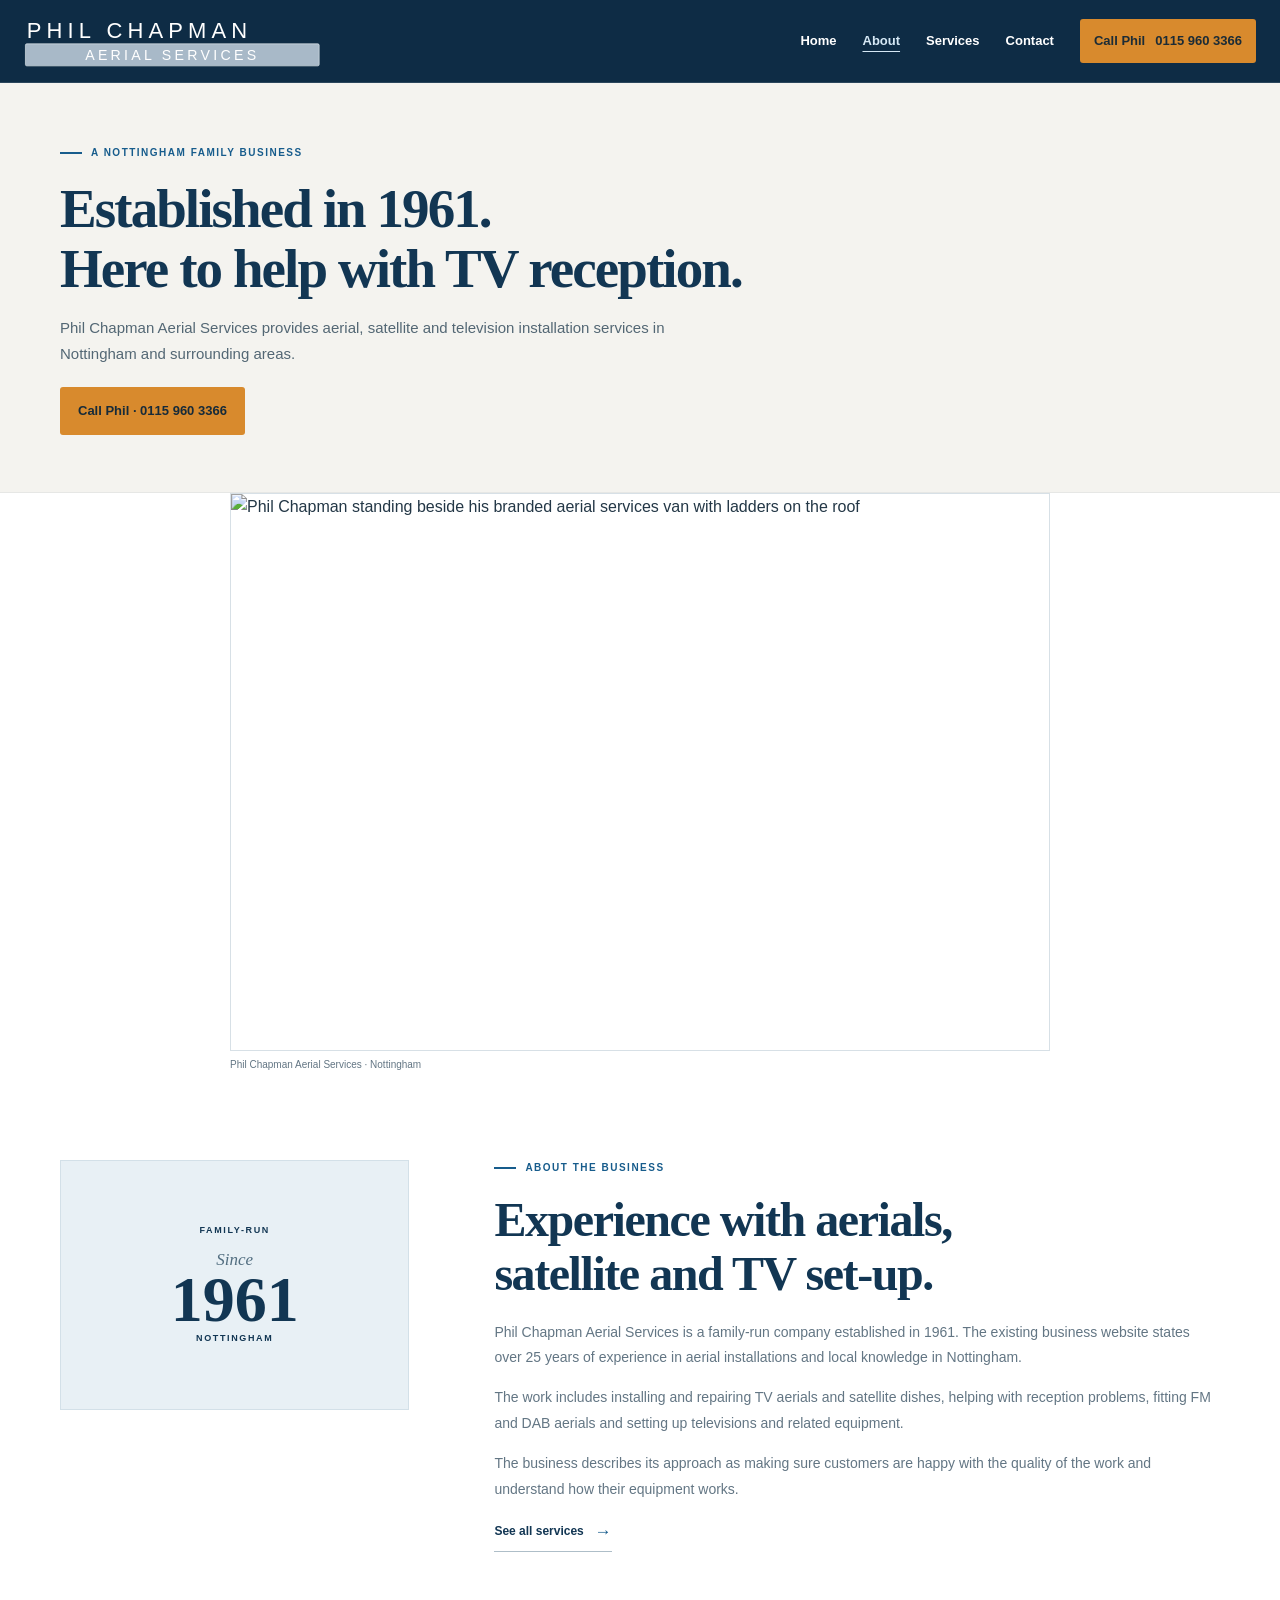
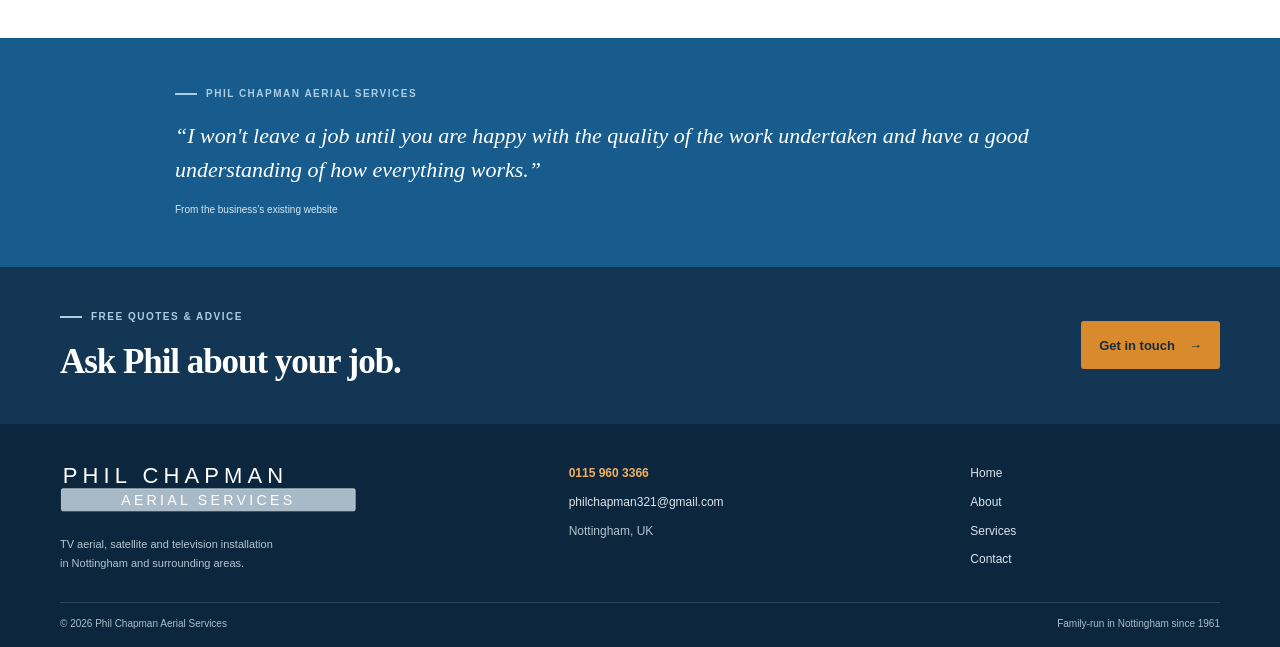
==== commit e01eae9a: "Add files via upload" ====
--- a/about.html
+++ b/about.html
@@ -2,6 +2,7 @@
 <html lang="en-GB"><head><meta charset="utf-8"><meta name="viewport" content="width=device-width, initial-scale=1"><meta name="description" content="Phil Chapman Aerial Services is a family-run Nottingham business established in 1961, with over 25 years of aerial installation experience."><title>About Phil Chapman Aerial Services | Nottingham</title><link rel="canonical" href="https://mcb96.github.io/Phil-Chapman-Webiste/about.html"><meta property="og:title" content="About Phil Chapman Aerial Services"><meta property="og:description" content="A family-run aerial installation business in Nottingham, established in 1961."><link rel="stylesheet" href="style.css"><script src="script.js" defer></script></head>
 <body><a class="skip-link" href="#main">Skip to content</a><header class="site-header"><div class="nav-wrap"><a class="brand" href="index.html" aria-label="Phil Chapman Aerial Services home"><img src="phil-chapman-aerial-services-logo.svg" alt="Phil Chapman Aerial Services"></a><button class="menu-toggle" type="button" aria-expanded="false" aria-controls="primary-nav" aria-label="Open navigation"><span></span><span></span></button><nav id="primary-nav" class="primary-nav" aria-label="Main navigation"><a href="index.html">Home</a><a href="about.html" aria-current="page">About</a><a href="services.html">Services</a><a href="contact.html">Contact</a><a class="nav-phone" href="tel:01159603366">Call Phil <strong>0115 960 3366</strong></a></nav></div></header>
 <main id="main"><section class="page-intro"><div class="page-width"><p class="eyebrow"><span></span> A NOTTINGHAM FAMILY BUSINESS</p><h1>Established in 1961.<br>Here to help with TV reception.</h1><p>Phil Chapman Aerial Services provides aerial, satellite and television installation services in Nottingham and surrounding areas.</p><a class="button button-primary" href="tel:01159603366">Call Phil · 0115 960 3366</a></div></section>
+<figure class="page-width about-photo"><img src="assets/images/phil-chapman-van.webp" width="687" height="467" loading="lazy" alt="Phil Chapman standing beside his branded aerial services van with ladders on the roof"><figcaption>Phil Chapman Aerial Services · Nottingham</figcaption></figure>
 <section class="section about-content"><div class="page-width about-content-grid"><div class="about-stat"><span>FAMILY-RUN</span><strong>Since</strong><b>1961</b><small>NOTTINGHAM</small></div><div><p class="eyebrow"><span></span> ABOUT THE BUSINESS</p><h2>Experience with aerials,<br>satellite and TV set-up.</h2><p>Phil Chapman Aerial Services is a family-run company established in 1961. The existing business website states over 25 years of experience in aerial installations and local knowledge in Nottingham.</p><p>The work includes installing and repairing TV aerials and satellite dishes, helping with reception problems, fitting FM and DAB aerials and setting up televisions and related equipment.</p><p>The business describes its approach as making sure customers are happy with the quality of the work and understand how their equipment works.</p><a class="text-link" href="services.html">See all services <span>→</span></a></div></div></section>
 <section class="quote-section"><div class="page-width quote-inner"><p class="eyebrow eyebrow-light"><span></span> PHIL CHAPMAN AERIAL SERVICES</p><blockquote>“I won't leave a job until you are happy with the quality of the work undertaken and have a good understanding of how everything works.”</blockquote><p class="quote-source">From the business’s existing website</p></div></section>
 <section class="short-cta"><div class="page-width short-cta-inner"><div><p class="eyebrow eyebrow-light"><span></span> FREE QUOTES &amp; ADVICE</p><h2>Ask Phil about your job.</h2></div><a class="button button-amber" href="contact.html">Get in touch <span>→</span></a></div></section></main>
--- a/style.css
+++ b/style.css
@@ -1,16 +1,19 @@
 :root{--navy:#123653;--navy-deep:#0e2c45;--blue:#175c8c;--blue-soft:#e8f0f5;--amber:#d88a2d;--ink:#233746;--muted:#637684;--line:#d7e0e6;--paper:#f4f3ef;--white:#fff;--serif:Georgia,"Times New Roman",serif;--sans:Arial,Helvetica,sans-serif;--max:1160px}
 *{box-sizing:border-box}html{scroll-behavior:smooth;scroll-padding-top:88px}body{margin:0;color:var(--ink);background:#fff;font:16px/1.65 var(--sans);-webkit-font-smoothing:antialiased}a{color:inherit;text-decoration:none}button,input,textarea,select{font:inherit}.page-width{width:min(var(--max),calc(100% - 56px));margin-inline:auto}.skip-link{position:absolute;top:-60px;left:12px;padding:10px 15px;background:#fff;color:var(--navy);z-index:50}.skip-link:focus{top:10px}
 .site-header{position:sticky;top:0;z-index:20;background:var(--navy-deep);border-bottom:1px solid rgba(255,255,255,.12)}.nav-wrap{width:min(1280px,calc(100% - 48px));min-height:82px;margin:auto;display:flex;align-items:center;justify-content:space-between;gap:24px}.brand{display:inline-flex;align-items:center;flex:0 0 auto}.brand img{display:block;width:298px;height:auto}.primary-nav{display:flex;align-items:center;gap:26px;color:#fff;font-size:13px;font-weight:600}.primary-nav>a:not(.nav-phone){padding:8px 0;transition:color .18s}.primary-nav>a:not(.nav-phone):hover,.primary-nav>a[aria-current=page]{color:#d5e8f5}.primary-nav>a[aria-current=page]{text-decoration:underline;text-underline-offset:6px}.nav-phone{display:flex;align-items:center;gap:10px;padding:11px 14px;background:var(--amber);color:#1c2c36;border-radius:3px;white-space:nowrap;transition:background .18s}.nav-phone:hover{background:#e8a54e}.nav-phone strong{font-size:13px}.menu-toggle{display:none}
-.hero{background:var(--paper);padding:47px 0 42px}.hero-grid{display:grid;grid-template-columns:1.02fr .98fr;gap:46px;align-items:center}.hero-copy{max-width:560px}.eyebrow{display:flex;align-items:center;gap:9px;margin:0 0 17px;color:var(--blue);font-size:10px;font-weight:700;letter-spacing:.15em}.eyebrow>span{width:22px;height:2px;background:currentColor;flex:none}.hero h1,.page-intro h1{margin:0;color:var(--navy);font:700 clamp(38px,4.35vw,58px)/1.1 var(--serif);letter-spacing:-.035em}.hero-intro{max-width:500px;margin:21px 0 24px;color:#445965;font-size:17px;line-height:1.65}.hero-actions{display:flex;flex-wrap:wrap;gap:11px}.button{min-height:48px;display:inline-flex;align-items:center;justify-content:center;gap:14px;padding:0 17px;border:1px solid transparent;border-radius:3px;font-size:13px;font-weight:700;transition:transform .18s,background .18s,color .18s,border-color .18s}.button:hover{transform:translateY(-1px)}.button-primary{background:var(--amber);color:#172b39}.button-primary:hover,.button-amber:hover{background:#e7a44d}.button-primary span{font-size:12px;font-weight:600}.button-secondary{border-color:#9eb1bf;background:transparent;color:var(--navy)}.button-secondary:hover{background:var(--blue-soft);border-color:var(--blue)}.button-secondary span,.text-link span{color:var(--blue);font-size:17px}.hero-small{margin:17px 0 0;color:#627581;font-size:12px}.hero-media{position:relative;margin:0}.hero-media img{display:block;width:100%;height:auto;max-height:420px;aspect-ratio:16/10;object-fit:cover;object-position:64% center;border:1px solid #d5dce1}.hero-media figcaption{padding-top:7px;text-align:right;color:#6d7d87;font-size:10px}.trust-strip{background:var(--navy);color:#fff}.trust-items{display:grid;grid-template-columns:repeat(4,1fr);padding:19px 0}.trust-item{display:flex;align-items:center;gap:12px;padding:2px 20px;border-right:1px solid rgba(255,255,255,.25)}.trust-item:first-child{padding-left:0}.trust-item:last-child{border-right:0}.trust-item strong{font:700 22px var(--serif);color:#f2b264;white-space:nowrap}.trust-item span{font-size:11px;line-height:1.4;color:#e3eaf0}
+.hero{background:var(--paper);padding:47px 0 42px}.hero-grid{display:grid;grid-template-columns:1.02fr .98fr;gap:46px;align-items:center}.hero-copy{max-width:560px}.eyebrow{display:flex;align-items:center;gap:9px;margin:0 0 17px;color:var(--blue);font-size:10px;font-weight:700;letter-spacing:.15em}.eyebrow>span{width:22px;height:2px;background:currentColor;flex:none}.hero h1,.page-intro h1{margin:0;color:var(--navy);font:700 clamp(38px,4.35vw,58px)/1.1 var(--serif);letter-spacing:-.035em}.hero-intro{max-width:500px;margin:21px 0 24px;color:#445965;font-size:17px;line-height:1.65}.hero-actions{display:flex;flex-wrap:wrap;gap:11px}.button{min-height:48px;display:inline-flex;align-items:center;justify-content:center;gap:14px;padding:0 17px;border:1px solid transparent;border-radius:3px;font-size:13px;font-weight:700;transition:transform .18s,background .18s,color .18s,border-color .18s}.button:hover{transform:translateY(-1px)}.button-primary{background:var(--amber);color:#172b39}.button-primary:hover,.button-amber:hover{background:#e7a44d}.button-primary span{font-size:12px;font-weight:600}.button-secondary{border-color:#9eb1bf;background:transparent;color:var(--navy)}.button-secondary:hover{background:var(--blue-soft);border-color:var(--blue)}.button-secondary span,.text-link span{color:var(--blue);font-size:17px}.hero-small{margin:17px 0 0;color:#627581;font-size:12px}.hero-media{position:relative;margin:0}.hero-media img{display:block;width:100%;max-width:687px;height:auto;object-fit:contain;border:1px solid #d5dce1}.hero-media figcaption{padding-top:7px;text-align:right;color:#6d7d87;font-size:10px}.about-photo{margin:0 auto 0;padding:0}.about-photo img{display:block;width:100%;max-width:820px;height:auto;margin:0 auto;border:1px solid var(--line)}.about-photo figcaption{max-width:820px;margin:6px auto 0;color:var(--muted);font-size:10px}.trust-strip{background:var(--navy);color:#fff}.trust-items{display:grid;grid-template-columns:repeat(4,1fr);padding:19px 0}.trust-item{display:flex;align-items:center;gap:12px;padding:2px 20px;border-right:1px solid rgba(255,255,255,.25)}.trust-item:first-child{padding-left:0}.trust-item:last-child{border-right:0}.trust-item strong{font:700 22px var(--serif);color:#f2b264;white-space:nowrap}.trust-item span{font-size:11px;line-height:1.4;color:#e3eaf0}
 .section{padding:86px 0}.section-heading{display:flex;align-items:end;justify-content:space-between;gap:36px;margin-bottom:34px}.section-heading h2,.about-band h2,.final-cta h2,.short-cta h2,.about-content h2,.contact-details h2{margin:0;color:var(--navy);font:700 clamp(34px,4vw,48px)/1.13 var(--serif);letter-spacing:-.03em}.section-heading>p{max-width:420px;margin:0 0 4px;color:var(--muted);font-size:14px;line-height:1.7}.service-grid{display:grid;grid-template-columns:repeat(3,1fr);gap:14px}.service-card{position:relative;min-height:220px;padding:21px 22px 17px;background:#fff;border:1px solid var(--line);display:flex;flex-direction:column;transition:border-color .18s,box-shadow .18s,transform .18s}.service-card:hover{border-color:#91b1c7;box-shadow:0 6px 18px rgba(19,54,83,.08);transform:translateY(-2px)}.service-icon{display:block;width:42px;height:42px;margin-bottom:7px}.service-icon svg,.detail-aside svg{width:100%;height:100%;fill:none;stroke:var(--blue);stroke-width:1.7;stroke-linecap:round;stroke-linejoin:round}.service-number{position:absolute;right:19px;top:20px;color:#8ca0ad;font-size:10px;font-weight:700;letter-spacing:.1em}.service-card h3{margin:5px 0 6px;color:var(--navy);font:700 19px/1.25 var(--serif)}.service-card p{margin:0 0 15px;color:var(--muted);font-size:12px;line-height:1.55}.card-link{margin-top:auto;border-top:1px solid #e4e9ed;padding-top:10px;color:var(--navy);font-size:11px;font-weight:700;display:flex;justify-content:space-between}.section-link{margin-top:25px}.text-link{display:inline-flex;align-items:center;gap:11px;color:var(--navy);font-size:12px;font-weight:700;border-bottom:1px solid #aebec8;padding-bottom:5px}.text-link:hover{border-color:var(--blue)}.about-band{padding:64px 0;background:var(--navy-deep);color:#fff}.about-band-grid{display:grid;grid-template-columns:.85fr 1.15fr;gap:86px;align-items:center}.heritage-panel{min-height:235px;padding:28px;background:#16496c;border:1px solid rgba(255,255,255,.25);display:flex;flex-direction:column;align-items:center;justify-content:center;color:#fff;text-align:center}.heritage-panel span{font-size:12px;letter-spacing:.2em}.heritage-panel strong{margin-top:14px;font-size:10px;letter-spacing:.18em;color:#d5e3ec}.heritage-panel b{font:700 57px/.98 var(--serif);color:#f2b264}.heritage-panel small{margin-top:7px;font-size:9px;letter-spacing:.18em;color:#e0e9ef}.eyebrow-light{color:#adcde2}.about-band h2,.final-cta h2,.short-cta h2{color:#fff}.about-band>div>div:last-child>p:not(.eyebrow){max-width:600px;margin:17px 0 20px;color:#e0e8ee;font-size:14px;line-height:1.8}.button-light{background:#fff;color:var(--navy)}.button-light:hover{background:#eaf1f5}
 .why-section{background:#f5f6f6}.reason-grid{display:grid;grid-template-columns:repeat(3,1fr);gap:32px}.reason-grid article{padding:19px 20px 0 0;border-top:2px solid #9ab6c8}.reason-grid article>strong{color:var(--blue);font-size:10px;letter-spacing:.1em}.reason-grid h3{margin:12px 0 5px;color:var(--navy);font:700 18px var(--serif)}.reason-grid p{max-width:300px;margin:0;color:var(--muted);font-size:12px;line-height:1.7}
-.work-section{padding:78px 0}.work-grid{display:grid;grid-template-columns:repeat(3,1fr);gap:15px}.work-placeholder{min-height:178px;padding:19px;background:#eef2f4;border:1px dashed #9aabb7;display:flex;flex-direction:column;justify-content:end;position:relative;overflow:hidden}.work-placeholder:before{content:"";position:absolute;width:100px;height:100px;top:18px;right:22px;border:1px solid #c5d2da;border-radius:50%}.work-placeholder:after{content:"";position:absolute;top:52px;right:37px;width:70px;height:48px;border-top:2px solid #8ba5b6;border-bottom:2px solid #8ba5b6;transform:skewY(-18deg)}.work-mark{position:absolute;top:17px;left:19px;color:#6f8999;font-size:10px;letter-spacing:.1em}.work-placeholder strong{position:relative;color:var(--navy);font:700 16px var(--serif)}.work-placeholder small{position:relative;margin-top:3px;color:#667b89;font-size:10px}.work-note{margin:13px 0 0;color:#6d7e88;font-size:11px}
+
 .final-cta{padding:53px 0;background:var(--blue)}.final-cta-inner{display:flex;justify-content:space-between;align-items:center;gap:45px}.final-cta h2{font-size:clamp(32px,4vw,44px)}.final-cta-inner>div:first-child>p:last-child{margin:9px 0 0;color:#e0ebf2;font-size:13px}.cta-actions{display:flex;flex-direction:column;align-items:flex-start;gap:10px;flex:none}.button-amber{background:var(--amber);color:#182d3b}.cta-email{color:#fff;font-size:12px;text-decoration:underline;text-underline-offset:3px}.site-footer{background:#0b263d;color:#dce5eb}.footer-main{display:grid;grid-template-columns:1.3fr 1fr .7fr;gap:45px;padding:35px 0 29px}.footer-brand .brand img{width:230px}.footer-branding p{margin:14px 0 0;color:#b6c5d0;font-size:11px;line-height:1.7}.footer-contact,.footer-nav{display:flex;flex-direction:column;gap:9px;padding-top:5px;font-size:12px}.footer-contact a:first-child{font-weight:700;color:#f1b05d}.footer-contact span{color:#b6c5d0}.footer-nav a:hover,.footer-contact a:hover{color:#fff;text-decoration:underline}.footer-bottom{display:flex;justify-content:space-between;gap:14px;border-top:1px solid rgba(255,255,255,.16);padding:13px 0 15px;color:#aebdc8;font-size:10px}
 .page-intro{padding:62px 0 57px;background:var(--paper);border-bottom:1px solid #e6e7e5}.page-intro h1{font-size:clamp(38px,5vw,55px)}.page-intro>div>p:not(.eyebrow){max-width:650px;margin:15px 0 20px;color:#536774;font-size:15px;line-height:1.75}.service-details{padding-top:15px}.service-detail{display:grid;grid-template-columns:88px 1fr;gap:26px;padding:38px 0;border-bottom:1px solid var(--line);scroll-margin-top:100px}.service-detail:last-child{border-bottom:0}.detail-aside{display:flex;flex-direction:column;align-items:center;gap:12px;color:#8397a4;font-size:11px;font-weight:700}.detail-aside svg{width:45px;height:45px}.service-detail h2{margin:0;color:var(--navy);font:700 clamp(26px,3.3vw,36px)/1.2 var(--serif)}.service-detail>div:last-child>p:not(.eyebrow){max-width:770px;color:var(--muted);font-size:14px;line-height:1.8}.short-cta{padding:42px 0;background:var(--navy)}.short-cta-inner{display:flex;align-items:center;justify-content:space-between;gap:20px}.short-cta h2{font-size:35px}
 .about-content{background:#fff}.about-content-grid{display:grid;grid-template-columns:.65fr 1.35fr;gap:85px;align-items:start}.about-stat{height:250px;display:flex;flex-direction:column;justify-content:center;align-items:center;background:var(--blue-soft);border:1px solid #d3e0e8;color:var(--navy)}.about-stat span,.about-stat small{font-size:9px;font-weight:700;letter-spacing:.18em}.about-stat strong{margin-top:12px;color:#526e80;font:italic 17px var(--serif)}.about-stat b{font:700 64px/.95 var(--serif)}.about-content h2,.contact-details h2{margin-bottom:18px}.about-content p:not(.eyebrow){color:var(--muted);font-size:14px;line-height:1.85}.quote-section{padding:48px 0;background:var(--blue);color:#fff}.quote-inner{max-width:930px}.quote-inner blockquote{margin:15px 0;color:#fff;font:italic 22px/1.55 var(--serif)}.quote-source{margin:0;color:#d9e7f0;font-size:10px}.contact-content{background:#f4f5f4}.contact-grid{display:grid;grid-template-columns:.88fr 1.12fr;gap:72px;align-items:start}.contact-details>p:not(.eyebrow){max-width:420px;color:var(--muted);font-size:14px;line-height:1.8}.contact-method{display:flex;align-items:center;gap:14px;margin:22px 0}.contact-symbol{width:38px;height:38px;display:grid;place-items:center;border:1px solid #a9bdcb;color:var(--blue);font-size:10px;font-weight:700}.contact-method small,.contact-method strong{display:block}.contact-method small{color:#71838e;font-size:9px;letter-spacing:.14em}.contact-method strong{margin-top:3px;color:var(--navy);font:700 16px var(--serif)}.contact-method:hover strong{color:var(--blue)}.contact-note{margin-top:23px;color:#6f808a;font-size:11px}.form-panel{padding:27px 29px;background:#fff;border:1px solid #dce2e6}.form-panel h2{margin:0;color:var(--navy);font:700 27px/1.2 var(--serif)}.form-intro{margin:9px 0 17px;color:var(--muted);font-size:12px;line-height:1.6}.form-panel form{display:grid}.form-panel label{margin:11px 0 5px;color:#455b69;font-size:11px;font-weight:700}.form-panel input,.form-panel textarea,.form-panel select{width:100%;padding:10px 11px;border:1px solid #c9d4db;border-radius:2px;background:#fff;color:var(--ink);font-size:13px}.form-panel input:focus,.form-panel textarea:focus,.form-panel select:focus{outline:3px solid rgba(33,105,153,.18);border-color:var(--blue)}.form-panel textarea{resize:vertical}.form-submit{justify-content:space-between;margin-top:16px;cursor:pointer}.form-disclaimer{margin:11px 0 0;color:#667985;font-size:10px;line-height:1.6}.form-disclaimer a{color:var(--blue);text-decoration:underline;text-underline-offset:2px}
 a:focus-visible,button:focus-visible,input:focus-visible,textarea:focus-visible,select:focus-visible{outline:3px solid #f0aa4a;outline-offset:3px}
 @media(max-width:980px){.nav-wrap{width:calc(100% - 36px)}.brand img{width:250px}.primary-nav{gap:17px}.nav-phone{gap:6px;padding:10px}.nav-phone strong{font-size:11px}.hero-grid{gap:28px}.hero h1{font-size:48px}.trust-item{padding-inline:12px}.about-band-grid{gap:45px}.footer-main{gap:25px}.contact-grid{gap:38px}}
-@media(max-width:720px){html{scroll-padding-top:70px}.site-header{position:sticky}.nav-wrap{min-height:70px;width:calc(100% - 32px)}.brand img{width:230px}.menu-toggle{display:flex;width:42px;height:40px;flex-direction:column;align-items:center;justify-content:center;gap:6px;border:1px solid rgba(255,255,255,.45);background:transparent;border-radius:2px}.menu-toggle span{display:block;width:18px;height:2px;background:#fff;transition:transform .18s}.menu-toggle[aria-expanded=true] span:first-child{transform:translateY(4px) rotate(45deg)}.menu-toggle[aria-expanded=true] span:last-child{transform:translateY(-4px) rotate(-45deg)}.primary-nav{position:absolute;top:70px;left:0;right:0;display:none;align-items:stretch;gap:0;padding:9px 18px 18px;background:var(--navy-deep);box-shadow:0 10px 16px rgba(10,34,53,.18)}.primary-nav.is-open{display:flex;flex-direction:column}.primary-nav>a:not(.nav-phone){padding:12px 3px;border-bottom:1px solid rgba(255,255,255,.13);text-decoration:none}.nav-phone{justify-content:center;margin-top:12px;padding:12px}.page-width{width:calc(100% - 36px)}.hero{padding:30px 0 26px}.hero-grid{grid-template-columns:1fr;gap:22px}.hero h1{font-size:clamp(36px,10vw,46px)}.hero-intro{margin:15px 0 18px;font-size:15px}.hero-actions{gap:9px}.button{min-height:47px;padding-inline:13px;font-size:12px}.hero-media img{max-height:none;aspect-ratio:16/10}.hero-media figcaption{text-align:left;font-size:9px}.hero-small{margin-top:12px}.trust-items{grid-template-columns:1fr 1fr;gap:0;padding:8px 0}.trust-item,.trust-item:first-child{min-height:61px;padding:8px 7px;border-right:0;border-bottom:1px solid rgba(255,255,255,.18)}.trust-item:nth-child(odd){border-right:1px solid rgba(255,255,255,.18)}.trust-item:nth-last-child(-n+2){border-bottom:0}.trust-item strong{min-width:46px;font-size:19px}.trust-item span{font-size:10px}.section{padding:59px 0}.section-heading{display:block;margin-bottom:23px}.section-heading h2,.about-band h2,.final-cta h2,.about-content h2,.contact-details h2{font-size:36px}.section-heading>p{margin-top:13px;font-size:13px}.service-grid{grid-template-columns:1fr;gap:10px}.service-card{min-height:0;padding:17px 18px 14px;display:grid;grid-template-columns:43px 1fr;column-gap:11px}.service-icon{grid-row:span 3;width:38px;height:38px;margin:0}.service-number{right:16px;top:14px}.service-card h3{grid-column:2;margin:3px 25px 5px 0;font-size:18px}.service-card p{grid-column:2;margin:0 0 13px}.card-link{grid-column:1/3;margin-top:3px}.section-link{margin-top:20px}.about-band{padding:42px 0}.about-band-grid{grid-template-columns:1fr;gap:25px}.heritage-panel{min-height:175px}.about-band>div>div:last-child>p:not(.eyebrow){font-size:13px}.reason-grid{grid-template-columns:1fr;gap:20px}.reason-grid article{padding-top:14px}.reason-grid h3{margin-top:7px}.work-section{padding:58px 0}.work-grid{grid-template-columns:1fr;gap:10px}.work-placeholder{min-height:135px}.final-cta{padding:39px 0}.final-cta-inner{display:block}.final-cta h2{font-size:34px}.final-cta-inner>div:first-child>p:last-child{font-size:12px}.cta-actions{margin-top:22px}.footer-main{grid-template-columns:1fr 1fr;gap:24px 15px;padding:27px 0 22px}.footer-brand .brand img{width:190px}.footer-branding p{font-size:10px}.footer-contact,.footer-nav{font-size:11px;gap:7px}.footer-bottom{display:flex;flex-direction:column;align-items:flex-start;gap:4px;font-size:9px}.page-intro{padding:43px 0 39px}.page-intro h1{font-size:42px}.page-intro>div>p:not(.eyebrow){font-size:13px}.service-detail{grid-template-columns:47px 1fr;gap:13px;padding:27px 0}.detail-aside svg{width:35px;height:35px}.service-detail h2{font-size:26px}.service-detail>div:last-child>p:not(.eyebrow){font-size:13px;line-height:1.75}.short-cta-inner{align-items:flex-start;flex-direction:column}.short-cta h2{font-size:31px}.about-content-grid{grid-template-columns:1fr;gap:27px}.about-stat{height:175px}.quote-section{padding:37px 0}.quote-inner blockquote{font-size:19px}.contact-grid{grid-template-columns:1fr;gap:30px}.form-panel{padding:22px 18px}.form-panel h2{font-size:24px}}
+@media(max-width:720px){html{scroll-padding-top:70px}.site-header{position:sticky}.nav-wrap{min-height:70px;width:calc(100% - 32px)}.brand img{width:230px}.menu-toggle{display:flex;width:42px;height:40px;flex-direction:column;align-items:center;justify-content:center;gap:6px;border:1px solid rgba(255,255,255,.45);background:transparent;border-radius:2px}.menu-toggle span{display:block;width:18px;height:2px;background:#fff;transition:transform .18s}.menu-toggle[aria-expanded=true] span:first-child{transform:translateY(4px) rotate(45deg)}.menu-toggle[aria-expanded=true] span:last-child{transform:translateY(-4px) rotate(-45deg)}.primary-nav{position:absolute;top:70px;left:0;right:0;display:none;align-items:stretch;gap:0;padding:9px 18px 18px;background:var(--navy-deep);box-shadow:0 10px 16px rgba(10,34,53,.18)}.primary-nav.is-open{display:flex;flex-direction:column}.primary-nav>a:not(.nav-phone){padding:12px 3px;border-bottom:1px solid rgba(255,255,255,.13);text-decoration:none}.nav-phone{justify-content:center;margin-top:12px;padding:12px}.page-width{width:calc(100% - 36px)}.hero{padding:30px 0 26px}.hero-grid{grid-template-columns:1fr;gap:22px}.hero h1{font-size:clamp(36px,10vw,46px)}.hero-intro{margin:15px 0 18px;font-size:15px}.hero-actions{gap:9px}.button{min-height:47px;padding-inline:13px;font-size:12px}.hero-media img{max-height:none;aspect-ratio:16/10}.hero-media figcaption{text-align:left;font-size:9px}.hero-small{margin-top:12px}.trust-items{grid-template-columns:1fr 1fr;gap:0;padding:8px 0}.trust-item,.trust-item:first-child{min-height:61px;padding:8px 7px;border-right:0;border-bottom:1px solid rgba(255,255,255,.18)}.trust-item:nth-child(odd){border-right:1px solid rgba(255,255,255,.18)}.trust-item:nth-last-child(-n+2){border-bottom:0}.trust-item strong{min-width:46px;font-size:19px}.trust-item span{font-size:10px}.section{padding:59px 0}.section-heading{display:block;margin-bottom:23px}.section-heading h2,.about-band h2,.final-cta h2,.about-content h2,.contact-details h2{font-size:36px}.section-heading>p{margin-top:13px;font-size:13px}.service-grid{grid-template-columns:1fr;gap:10px}.service-card{min-height:0;padding:17px 18px 14px;display:grid;grid-template-columns:43px 1fr;column-gap:11px}.service-icon{grid-row:span 3;width:38px;height:38px;margin:0}.service-number{right:16px;top:14px}.service-card h3{grid-column:2;margin:3px 25px 5px 0;font-size:18px}.service-card p{grid-column:2;margin:0 0 13px}.card-link{grid-column:1/3;margin-top:3px}.section-link{margin-top:20px}.about-band{padding:42px 0}.about-band-grid{grid-template-columns:1fr;gap:25px}.heritage-panel{min-height:175px}.about-band>div>div:last-child>p:not(.eyebrow){font-size:13px}.reason-grid{grid-template-columns:1fr;gap:20px}.reason-grid article{padding-top:14px}.reason-grid h3{margin-top:7px}.final-cta{padding:39px 0}.final-cta-inner{display:block}.final-cta h2{font-size:34px}.final-cta-inner>div:first-child>p:last-child{font-size:12px}.cta-actions{margin-top:22px}.footer-main{grid-template-columns:1fr 1fr;gap:24px 15px;padding:27px 0 22px}.footer-brand .brand img{width:190px}.footer-branding p{font-size:10px}.footer-contact,.footer-nav{font-size:11px;gap:7px}.footer-bottom{display:flex;flex-direction:column;align-items:flex-start;gap:4px;font-size:9px}.page-intro{padding:43px 0 39px}.page-intro h1{font-size:42px}.page-intro>div>p:not(.eyebrow){font-size:13px}.service-detail{grid-template-columns:47px 1fr;gap:13px;padding:27px 0}.detail-aside svg{width:35px;height:35px}.service-detail h2{font-size:26px}.service-detail>div:last-child>p:not(.eyebrow){font-size:13px;line-height:1.75}.short-cta-inner{align-items:flex-start;flex-direction:column}.short-cta h2{font-size:31px}.about-content-grid{grid-template-columns:1fr;gap:27px}.about-stat{height:175px}.quote-section{padding:37px 0}.quote-inner blockquote{font-size:19px}.contact-grid{grid-template-columns:1fr;gap:30px}.form-panel{padding:22px 18px}.form-panel h2{font-size:24px}}
 @media(max-width:380px){.brand img{width:200px}.hero h1{font-size:35px}.hero-actions{align-items:stretch;flex-direction:column}.hero-actions .button{justify-content:space-between}.footer-main{grid-template-columns:1fr}.footer-contact,.footer-nav{padding-top:0}}
 @media(prefers-reduced-motion:reduce){html{scroll-behavior:auto}*,*::before,*::after{animation-duration:.01ms!important;transition-duration:.01ms!important}}
 .form-fallback{margin:6px 0 0;color:#667985;font-size:10px;line-height:1.6}.form-fallback a{color:var(--blue);text-decoration:underline;text-underline-offset:2px}.form-status{margin:6px 0 0;color:#315d7a;font-size:11px;min-height:1em}
+
+.reviews-section{background:#f3f5f5}.review-grid{display:grid;grid-template-columns:repeat(2,minmax(0,1fr));gap:16px}.review-card{padding:22px 23px;background:#fff;border:1px solid var(--line);display:flex;flex-direction:column}.review-stars{margin:0 0 8px;color:#e49a37;font-size:19px;letter-spacing:.12em;line-height:1}.review-card h3{margin:0 0 9px;color:var(--navy);font:700 20px/1.25 var(--serif)}.review-card blockquote{margin:0 0 18px;color:#425764;font-size:13px;line-height:1.7}.review-source{margin:auto 0 0;padding-top:12px;border-top:1px solid #e3e8eb;display:flex;justify-content:space-between;gap:12px;color:#637684;font-size:10px}.review-source strong{color:var(--navy)}.review-footnote{margin:17px 0 0;color:#697b86;font-size:10px}.review-footnote a{margin-left:7px;color:var(--blue);font-weight:700;text-decoration:underline;text-underline-offset:2px}.review-footnote a span{color:var(--amber)}.promise-band{padding:36px 0;background:var(--navy-deep);color:#fff}.promise-band blockquote{max-width:900px;margin:10px 0 12px;font:italic 22px/1.5 var(--serif)}.promise-band>a{font-size:11px;color:#d2e3ee;text-decoration:underline;text-underline-offset:3px}.promise-band>a span{color:#f2b264}.review-grid+.review-footnote a:hover{color:var(--navy)}
+@media(max-width:720px){.hero-media figcaption{text-align:left}.review-grid{grid-template-columns:1fr;gap:11px}.review-card{padding:18px}.review-card blockquote{font-size:12px}.review-source{flex-direction:column;gap:2px}.promise-band{padding:30px 0}.promise-band blockquote{font-size:18px}.about-photo{margin-bottom:0}}
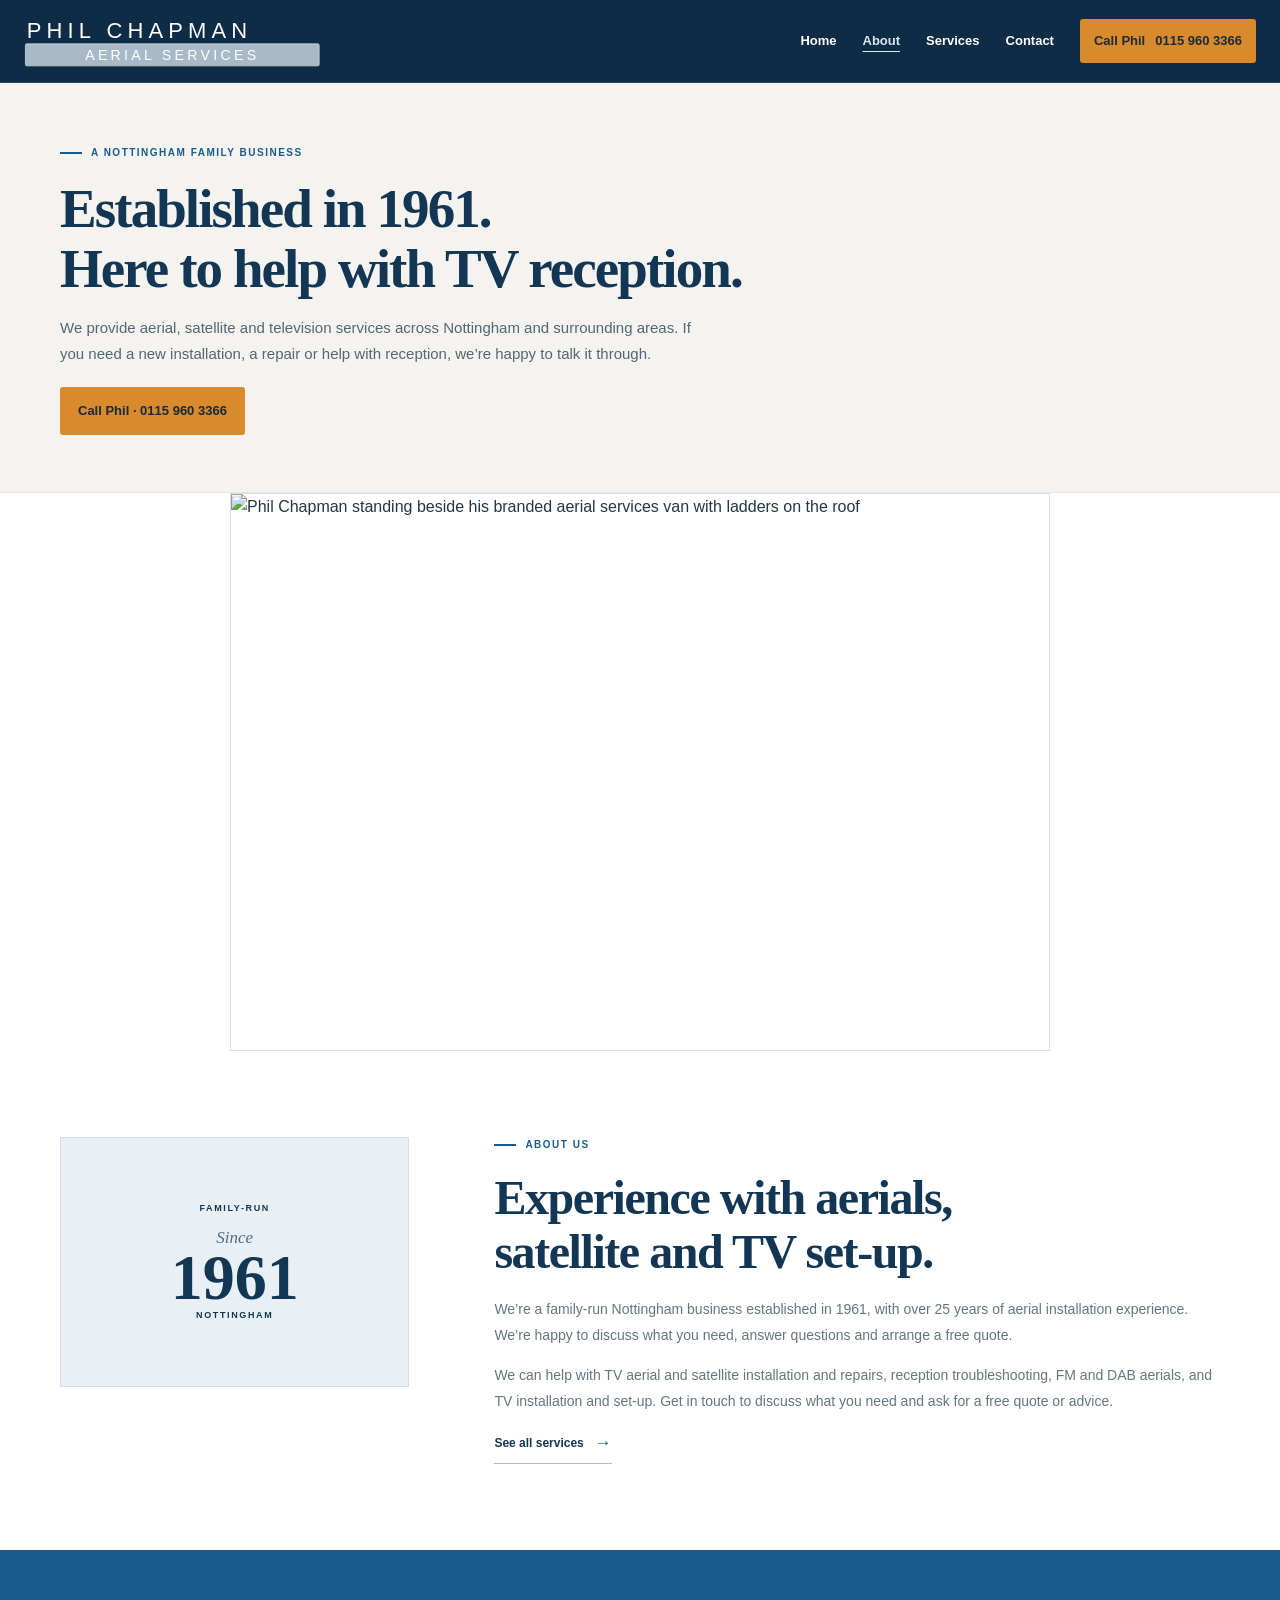
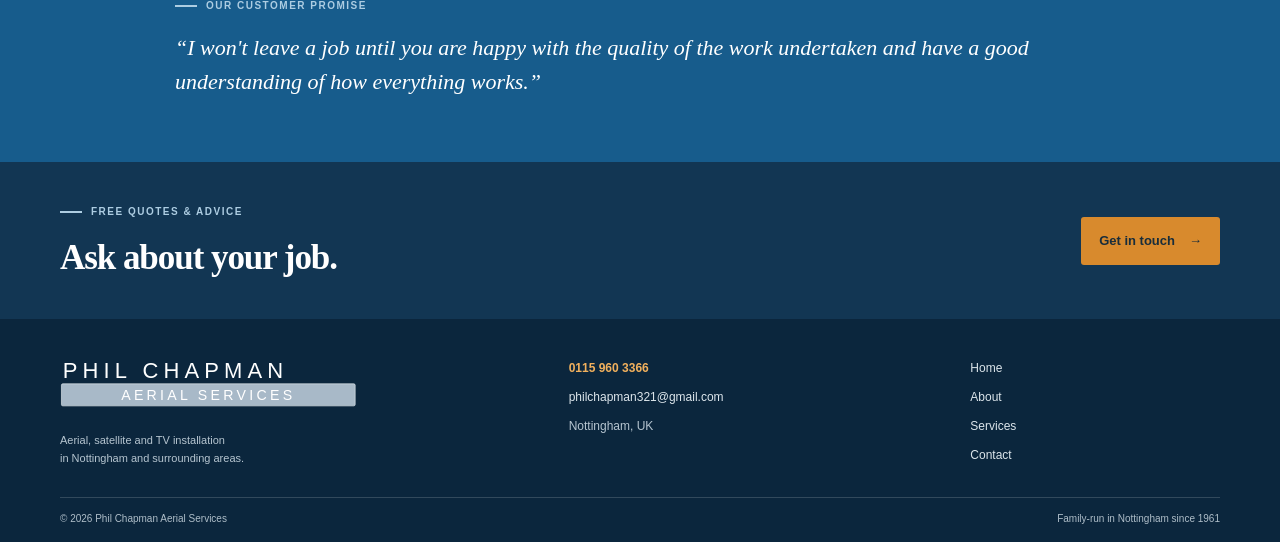
==== commit 3f470ccb: "Add files via upload" ====
--- a/about.html
+++ b/about.html
@@ -1,9 +1,30 @@
-<!doctype html>
-<html lang="en-GB"><head><meta charset="utf-8"><meta name="viewport" content="width=device-width, initial-scale=1"><meta name="description" content="Phil Chapman Aerial Services is a family-run Nottingham business established in 1961, with over 25 years of aerial installation experience."><title>About Phil Chapman Aerial Services | Nottingham</title><link rel="canonical" href="https://mcb96.github.io/Phil-Chapman-Webiste/about.html"><meta property="og:title" content="About Phil Chapman Aerial Services"><meta property="og:description" content="A family-run aerial installation business in Nottingham, established in 1961."><link rel="stylesheet" href="style.css"><script src="script.js" defer></script></head>
-<body><a class="skip-link" href="#main">Skip to content</a><header class="site-header"><div class="nav-wrap"><a class="brand" href="index.html" aria-label="Phil Chapman Aerial Services home"><img src="phil-chapman-aerial-services-logo.svg" alt="Phil Chapman Aerial Services"></a><button class="menu-toggle" type="button" aria-expanded="false" aria-controls="primary-nav" aria-label="Open navigation"><span></span><span></span></button><nav id="primary-nav" class="primary-nav" aria-label="Main navigation"><a href="index.html">Home</a><a href="about.html" aria-current="page">About</a><a href="services.html">Services</a><a href="contact.html">Contact</a><a class="nav-phone" href="tel:01159603366">Call Phil <strong>0115 960 3366</strong></a></nav></div></header>
-<main id="main"><section class="page-intro"><div class="page-width"><p class="eyebrow"><span></span> A NOTTINGHAM FAMILY BUSINESS</p><h1>Established in 1961.<br>Here to help with TV reception.</h1><p>Phil Chapman Aerial Services provides aerial, satellite and television installation services in Nottingham and surrounding areas.</p><a class="button button-primary" href="tel:01159603366">Call Phil · 0115 960 3366</a></div></section>
-<figure class="page-width about-photo"><img src="assets/images/phil-chapman-van.webp" width="687" height="467" loading="lazy" alt="Phil Chapman standing beside his branded aerial services van with ladders on the roof"><figcaption>Phil Chapman Aerial Services · Nottingham</figcaption></figure>
-<section class="section about-content"><div class="page-width about-content-grid"><div class="about-stat"><span>FAMILY-RUN</span><strong>Since</strong><b>1961</b><small>NOTTINGHAM</small></div><div><p class="eyebrow"><span></span> ABOUT THE BUSINESS</p><h2>Experience with aerials,<br>satellite and TV set-up.</h2><p>Phil Chapman Aerial Services is a family-run company established in 1961. The existing business website states over 25 years of experience in aerial installations and local knowledge in Nottingham.</p><p>The work includes installing and repairing TV aerials and satellite dishes, helping with reception problems, fitting FM and DAB aerials and setting up televisions and related equipment.</p><p>The business describes its approach as making sure customers are happy with the quality of the work and understand how their equipment works.</p><a class="text-link" href="services.html">See all services <span>→</span></a></div></div></section>
-<section class="quote-section"><div class="page-width quote-inner"><p class="eyebrow eyebrow-light"><span></span> PHIL CHAPMAN AERIAL SERVICES</p><blockquote>“I won't leave a job until you are happy with the quality of the work undertaken and have a good understanding of how everything works.”</blockquote><p class="quote-source">From the business’s existing website</p></div></section>
-<section class="short-cta"><div class="page-width short-cta-inner"><div><p class="eyebrow eyebrow-light"><span></span> FREE QUOTES &amp; ADVICE</p><h2>Ask Phil about your job.</h2></div><a class="button button-amber" href="contact.html">Get in touch <span>→</span></a></div></section></main>
-<footer class="site-footer"><div class="page-width footer-main"><div class="footer-branding"><a class="brand" href="index.html"><img src="phil-chapman-aerial-services-logo.svg" alt="Phil Chapman Aerial Services"></a><p>TV aerial, satellite and television installation<br>in Nottingham and surrounding areas.</p></div><div class="footer-contact"><a href="tel:01159603366">0115 960 3366</a><a href="mailto:philchapman321@gmail.com">philchapman321@gmail.com</a><span>Nottingham, UK</span></div><nav class="footer-nav" aria-label="Footer navigation"><a href="index.html">Home</a><a href="about.html">About</a><a href="services.html">Services</a><a href="contact.html">Contact</a></nav></div><div class="page-width footer-bottom"><span>© <span id="year"></span> Phil Chapman Aerial Services</span><span>Family-run in Nottingham since 1961</span></div></footer></body></html>+<!doctype html>
+<html lang="en-GB">
+<head>
+  <meta charset="utf-8">
+  <meta name="viewport" content="width=device-width, initial-scale=1">
+  <meta name="description" content="Get to know Phil Chapman Aerial Services, a family-run Nottingham business established in 1961. Aerial, satellite and TV help across Nottingham and nearby areas.">
+  <title>About Phil Chapman Aerial Services | Nottingham</title>
+  <link rel="canonical" href="https://mcb96.github.io/Phil-Chapman-Webiste/about.html">
+  <meta property="og:title" content="About Phil Chapman Aerial Services">
+  <meta property="og:description" content="A family-run aerial and TV business serving Nottingham and nearby areas since 1961.">
+  <link rel="stylesheet" href="style.css">
+  <script src="script.js" defer></script>
+</head>
+<body>
+  <a class="skip-link" href="#main">Skip to content</a>
+  <header class="site-header"><div class="nav-wrap">
+    <a class="brand" href="index.html" aria-label="Phil Chapman Aerial Services home"><img src="phil-chapman-aerial-services-logo.svg" alt="Phil Chapman Aerial Services"></a>
+    <button class="menu-toggle" type="button" aria-expanded="false" aria-controls="primary-nav" aria-label="Open navigation"><span></span><span></span></button>
+    <nav id="primary-nav" class="primary-nav" aria-label="Main navigation"><a href="index.html">Home</a><a href="about.html" aria-current="page">About</a><a href="services.html">Services</a><a href="contact.html">Contact</a><a class="nav-phone" href="tel:01159603366">Call Phil <strong>0115 960 3366</strong></a></nav>
+  </div></header>
+  <main id="main">
+    <section class="page-intro"><div class="page-width"><p class="eyebrow"><span></span> A NOTTINGHAM FAMILY BUSINESS</p><h1>Established in 1961.<br>Here to help with TV reception.</h1><p>We provide aerial, satellite and television services across Nottingham and surrounding areas. If you need a new installation, a repair or help with reception, we’re happy to talk it through.</p><a class="button button-primary" href="tel:01159603366">Call Phil · 0115 960 3366</a></div></section>
+    <figure class="page-width about-photo"><img src="assets/images/phil-chapman-van.webp" width="687" height="467" loading="lazy" alt="Phil Chapman standing beside his branded aerial services van with ladders on the roof"></figure>
+    <section class="section about-content"><div class="page-width about-content-grid"><div class="about-stat"><span>FAMILY-RUN</span><strong>Since</strong><b>1961</b><small>NOTTINGHAM</small></div><div><p class="eyebrow"><span></span> ABOUT US</p><h2>Experience with aerials,<br>satellite and TV set-up.</h2><p>We’re a family-run Nottingham business established in 1961, with over 25 years of aerial installation experience. We’re happy to discuss what you need, answer questions and arrange a free quote.</p><p>We can help with TV aerial and satellite installation and repairs, reception troubleshooting, FM and DAB aerials, and TV installation and set-up. Get in touch to discuss what you need and ask for a free quote or advice.</p><a class="text-link" href="services.html">See all services <span>→</span></a></div></div></section>
+    <section class="quote-section"><div class="page-width quote-inner"><p class="eyebrow eyebrow-light"><span></span> OUR CUSTOMER PROMISE</p><blockquote>“I won't leave a job until you are happy with the quality of the work undertaken and have a good understanding of how everything works.”</blockquote></div></section>
+    <section class="short-cta"><div class="page-width short-cta-inner"><div><p class="eyebrow eyebrow-light"><span></span> FREE QUOTES &amp; ADVICE</p><h2>Ask about your job.</h2></div><a class="button button-amber" href="contact.html">Get in touch <span>→</span></a></div></section>
+  </main>
+  <footer class="site-footer"><div class="page-width footer-main"><div class="footer-branding"><a class="brand" href="index.html"><img src="phil-chapman-aerial-services-logo.svg" alt="Phil Chapman Aerial Services"></a><p>Aerial, satellite and TV installation<br>in Nottingham and surrounding areas.</p></div><div class="footer-contact"><a href="tel:01159603366">0115 960 3366</a><a href="mailto:philchapman321@gmail.com">philchapman321@gmail.com</a><span>Nottingham, UK</span></div><nav class="footer-nav" aria-label="Footer navigation"><a href="index.html">Home</a><a href="about.html">About</a><a href="services.html">Services</a><a href="contact.html">Contact</a></nav></div><div class="page-width footer-bottom"><span>© <span id="year"></span> Phil Chapman Aerial Services</span><span>Family-run in Nottingham since 1961</span></div></footer>
+</body>
+</html>
--- a/style.css
+++ b/style.css
@@ -17,3 +17,15 @@
 
 .reviews-section{background:#f3f5f5}.review-grid{display:grid;grid-template-columns:repeat(2,minmax(0,1fr));gap:16px}.review-card{padding:22px 23px;background:#fff;border:1px solid var(--line);display:flex;flex-direction:column}.review-stars{margin:0 0 8px;color:#e49a37;font-size:19px;letter-spacing:.12em;line-height:1}.review-card h3{margin:0 0 9px;color:var(--navy);font:700 20px/1.25 var(--serif)}.review-card blockquote{margin:0 0 18px;color:#425764;font-size:13px;line-height:1.7}.review-source{margin:auto 0 0;padding-top:12px;border-top:1px solid #e3e8eb;display:flex;justify-content:space-between;gap:12px;color:#637684;font-size:10px}.review-source strong{color:var(--navy)}.review-footnote{margin:17px 0 0;color:#697b86;font-size:10px}.review-footnote a{margin-left:7px;color:var(--blue);font-weight:700;text-decoration:underline;text-underline-offset:2px}.review-footnote a span{color:var(--amber)}.promise-band{padding:36px 0;background:var(--navy-deep);color:#fff}.promise-band blockquote{max-width:900px;margin:10px 0 12px;font:italic 22px/1.5 var(--serif)}.promise-band>a{font-size:11px;color:#d2e3ee;text-decoration:underline;text-underline-offset:3px}.promise-band>a span{color:#f2b264}.review-grid+.review-footnote a:hover{color:var(--navy)}
 @media(max-width:720px){.hero-media figcaption{text-align:left}.review-grid{grid-template-columns:1fr;gap:11px}.review-card{padding:18px}.review-card blockquote{font-size:12px}.review-source{flex-direction:column;gap:2px}.promise-band{padding:30px 0}.promise-band blockquote{font-size:18px}.about-photo{margin-bottom:0}}
+
+/* Service card photography: stock images are explicitly labelled as illustrative. */
+.service-card{padding:0;overflow:hidden;display:flex;flex-direction:column;min-height:0}
+.service-photo{display:block;position:relative}
+.service-photo img{display:block;width:100%;aspect-ratio:1.6/1;object-fit:cover;background:#e7edf0}
+.service-photo-note{display:block;padding:5px 13px;background:#f2f4f4;color:#617481;font-size:9px;line-height:1.35;letter-spacing:.015em}
+.service-card .service-number{z-index:1;top:12px;right:12px;padding:4px 7px;background:rgba(255,255,255,.94);color:var(--navy)}
+.service-card-content{display:flex;flex:1;flex-direction:column;padding:12px 18px 15px}
+.service-card-content h3{margin:3px 20px 6px 0}
+.service-card-content p{margin:0 0 14px}
+.service-card-content .card-link{width:100%}
+@media(max-width:720px){.service-card{padding:0;display:flex;flex-direction:column}.service-photo img{aspect-ratio:16/9}.service-card-content{padding:11px 17px 14px}.service-card-content h3{margin:2px 25px 5px 0}.service-card-content p{margin:0 0 12px}.service-card-content .card-link{margin-top:auto}}
